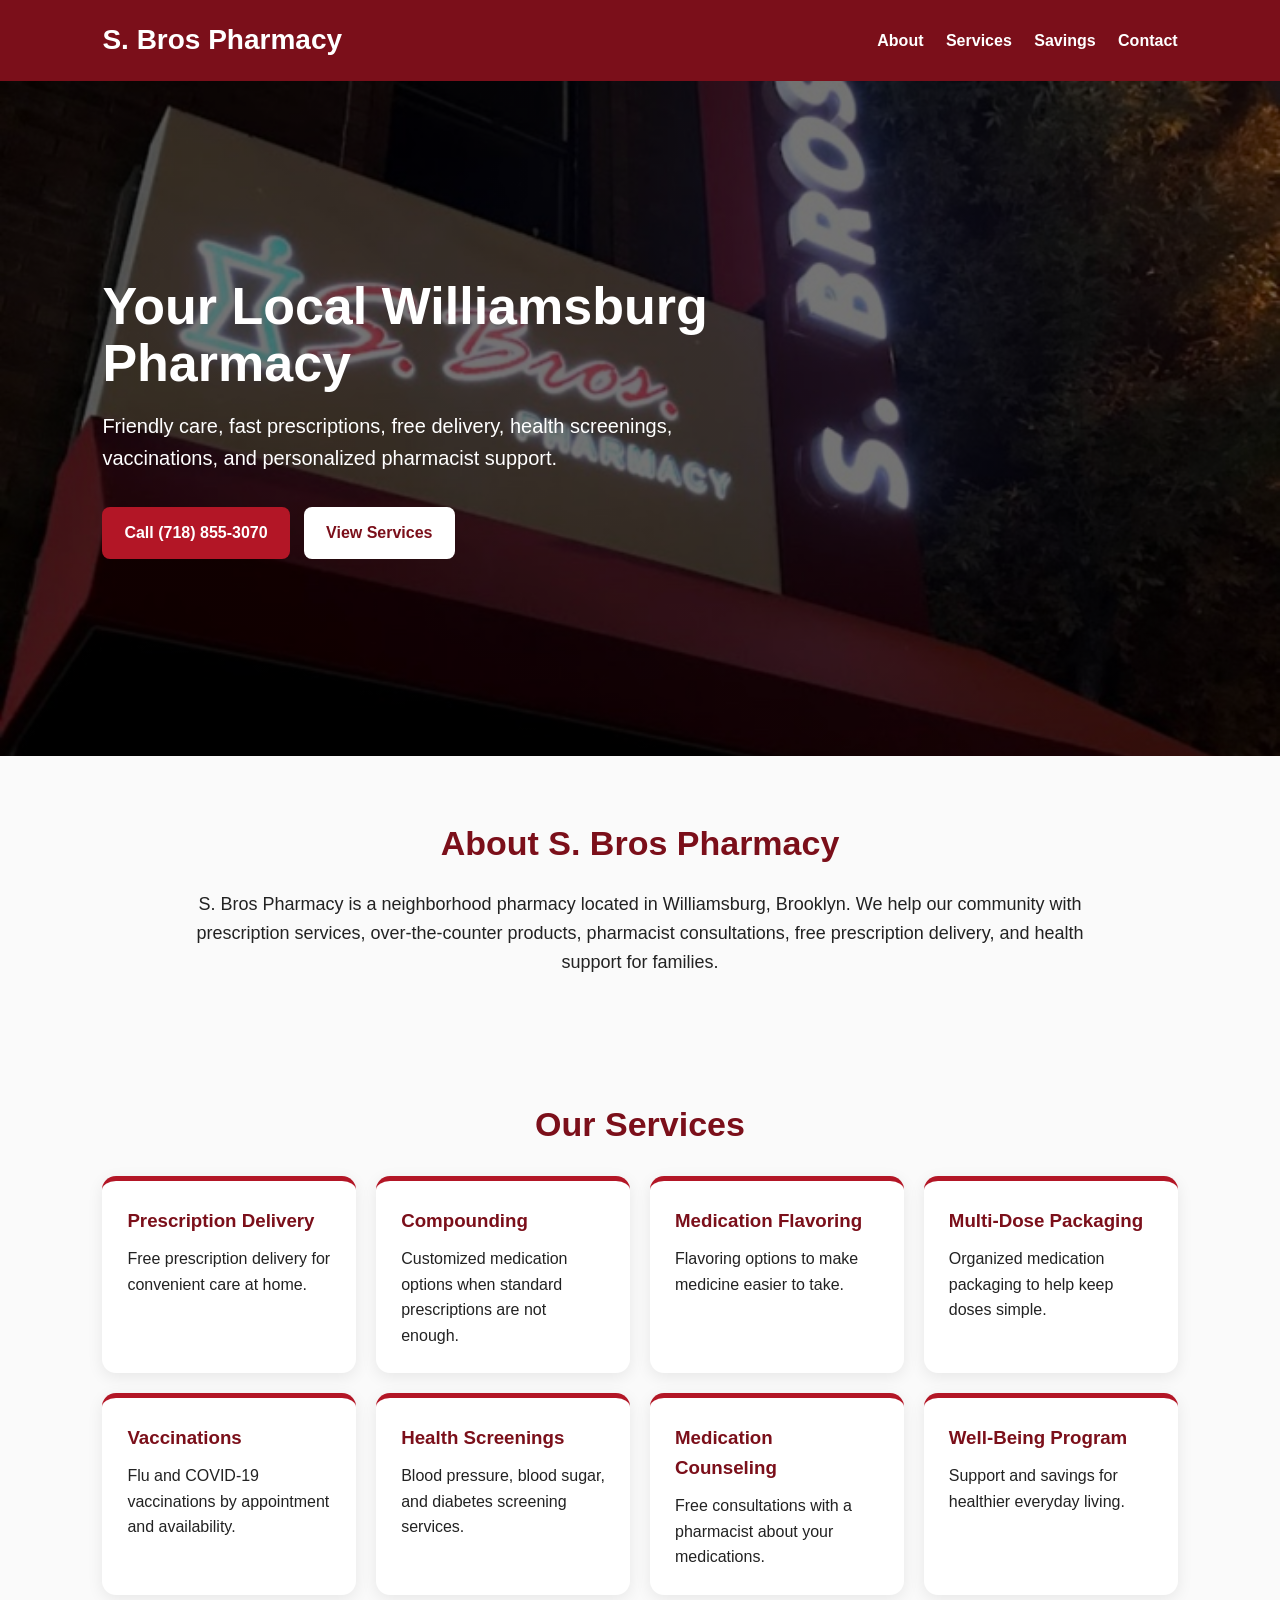
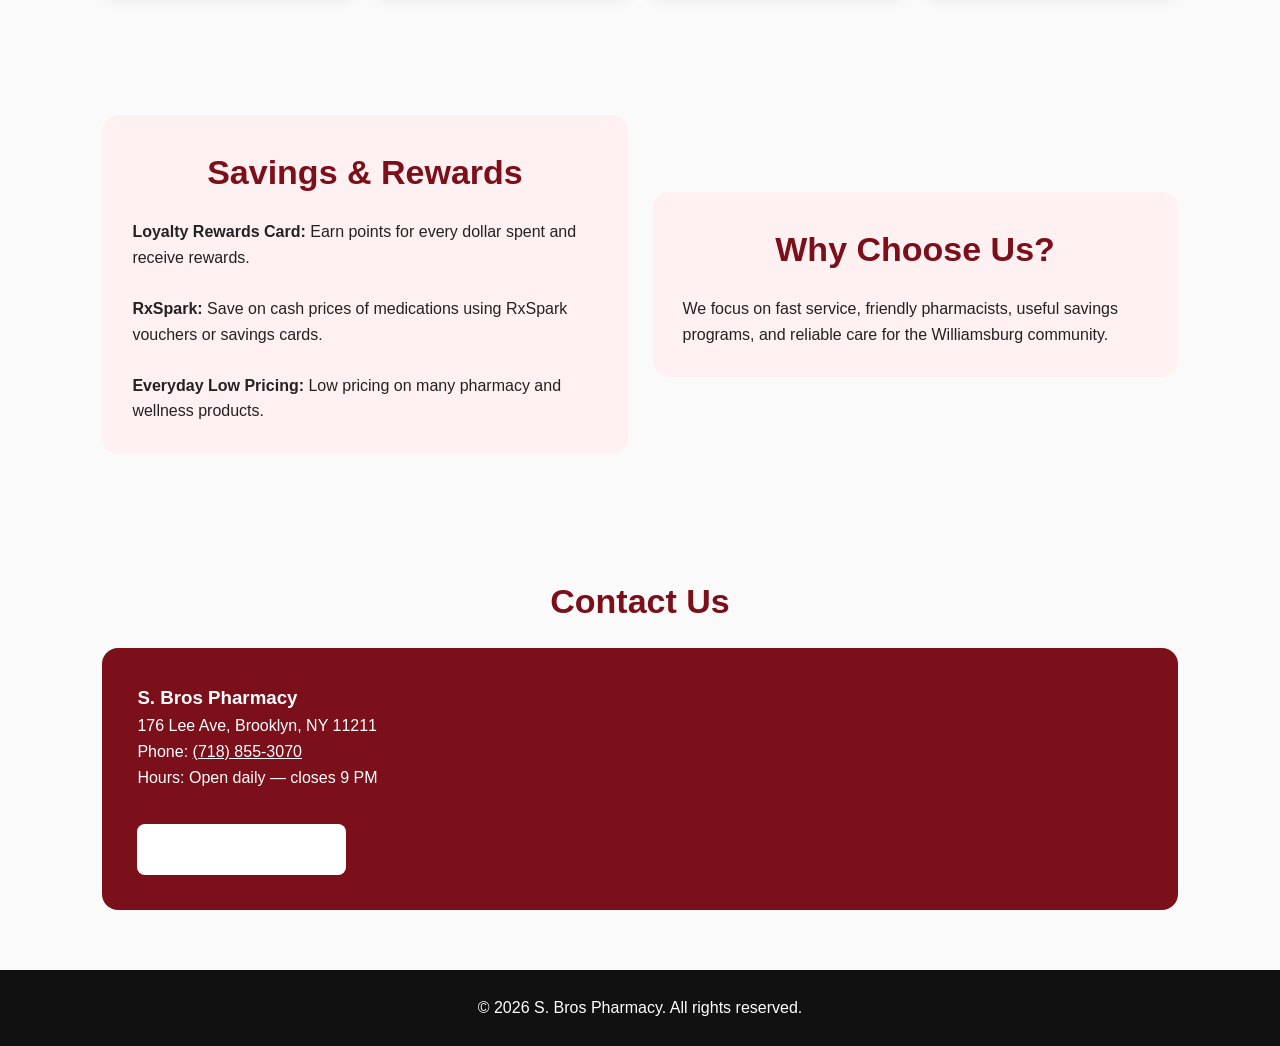
==== index.html @ bb1be175 "Add files via upload" ====
<!DOCTYPE html>
<html lang="en">
<head>
  <meta charset="UTF-8" />
  <meta name="viewport" content="width=device-width, initial-scale=1.0" />
  <title>S. Bros Pharmacy | Williamsburg Brooklyn</title>
  <style>
    * { margin: 0; padding: 0; box-sizing: border-box; }
    body { font-family: Arial, sans-serif; background: #fafafa; color: #222; line-height: 1.6; }
    header { background: #7b0f1a; color: white; padding: 18px 8%; display: flex; justify-content: space-between; align-items: center; flex-wrap: wrap; }
    header h1 { font-size: 28px; }
    nav a { color: white; text-decoration: none; margin-left: 18px; font-weight: bold; }
    .hero { min-height: 75vh; background: linear-gradient(rgba(0,0,0,.55), rgba(0,0,0,.55)), url('storefront.jpeg'); background-size: cover; background-position: center; color: white; display: flex; align-items: center; padding: 60px 8%; }
    .hero-content { max-width: 650px; }
    .hero h2 { font-size: 52px; line-height: 1.1; margin-bottom: 18px; }
    .hero p { font-size: 20px; margin-bottom: 25px; }
    .btn { display: inline-block; background: #ffffff; color: #7b0f1a; padding: 13px 22px; border-radius: 8px; text-decoration: none; font-weight: bold; margin-right: 10px; margin-top: 8px; }
    .btn.red { background: #b31626; color: white; }
    section { padding: 60px 8%; }
    h2.section-title { font-size: 34px; color: #7b0f1a; margin-bottom: 20px; text-align: center; }
    .about { max-width: 900px; margin: auto; text-align: center; font-size: 18px; }
    .cards { display: grid; grid-template-columns: repeat(auto-fit, minmax(230px, 1fr)); gap: 20px; margin-top: 25px; }
    .card { background: white; padding: 25px; border-radius: 14px; box-shadow: 0 4px 16px rgba(0,0,0,.08); border-top: 5px solid #b31626; }
    .card h3 { color: #7b0f1a; margin-bottom: 10px; }
    .split { display: grid; grid-template-columns: repeat(auto-fit, minmax(280px, 1fr)); gap: 25px; align-items: center; }
    .highlight { background: #fff0f2; border-radius: 16px; padding: 30px; }
    .contact-box { background: #7b0f1a; color: white; padding: 35px; border-radius: 16px; }
    .contact-box a { color: white; }
    footer { background: #111; color: white; text-align: center; padding: 25px; }
    @media (max-width: 700px) {
      nav { margin-top: 12px; }
      nav a { display: inline-block; margin: 6px 10px 0 0; }
      .hero h2 { font-size: 38px; }
    }
  </style>
</head>
<body>

<header>
  <h1>S. Bros Pharmacy</h1>
  <nav>
    <a href="#about">About</a>
    <a href="#services">Services</a>
    <a href="#savings">Savings</a>
    <a href="#contact">Contact</a>
  </nav>
</header>

<section class="hero">
  <div class="hero-content">
    <h2>Your Local Williamsburg Pharmacy</h2>
    <p>Friendly care, fast prescriptions, free delivery, health screenings, vaccinations, and personalized pharmacist support.</p>
    <a class="btn red" href="tel:7188553070">Call (718) 855-3070</a>
    <a class="btn" href="#services">View Services</a>
  </div>
</section>

<section id="about">
  <h2 class="section-title">About S. Bros Pharmacy</h2>
  <p class="about">
    S. Bros Pharmacy is a neighborhood pharmacy located in Williamsburg, Brooklyn. We help our community with prescription services, over-the-counter products, pharmacist consultations, free prescription delivery, and health support for families.
  </p>
</section>

<section id="services">
  <h2 class="section-title">Our Services</h2>
  <div class="cards">
    <div class="card"><h3>Prescription Delivery</h3><p>Free prescription delivery for convenient care at home.</p></div>
    <div class="card"><h3>Compounding</h3><p>Customized medication options when standard prescriptions are not enough.</p></div>
    <div class="card"><h3>Medication Flavoring</h3><p>Flavoring options to make medicine easier to take.</p></div>
    <div class="card"><h3>Multi-Dose Packaging</h3><p>Organized medication packaging to help keep doses simple.</p></div>
    <div class="card"><h3>Vaccinations</h3><p>Flu and COVID-19 vaccinations by appointment and availability.</p></div>
    <div class="card"><h3>Health Screenings</h3><p>Blood pressure, blood sugar, and diabetes screening services.</p></div>
    <div class="card"><h3>Medication Counseling</h3><p>Free consultations with a pharmacist about your medications.</p></div>
    <div class="card"><h3>Well-Being Program</h3><p>Support and savings for healthier everyday living.</p></div>
  </div>
</section>

<section id="savings">
  <div class="split">
    <div class="highlight">
      <h2 class="section-title">Savings & Rewards</h2>
      <p><strong>Loyalty Rewards Card:</strong> Earn points for every dollar spent and receive rewards.</p><br>
      <p><strong>RxSpark:</strong> Save on cash prices of medications using RxSpark vouchers or savings cards.</p><br>
      <p><strong>Everyday Low Pricing:</strong> Low pricing on many pharmacy and wellness products.</p>
    </div>
    <div class="highlight">
      <h2 class="section-title">Why Choose Us?</h2>
      <p>We focus on fast service, friendly pharmacists, useful savings programs, and reliable care for the Williamsburg community.</p>
    </div>
  </div>
</section>

<section id="contact">
  <h2 class="section-title">Contact Us</h2>
  <div class="contact-box">
    <h3>S. Bros Pharmacy</h3>
    <p>176 Lee Ave, Brooklyn, NY 11211</p>
    <p>Phone: <a href="tel:7188553070">(718) 855-3070</a></p>
    <p>Hours: Open daily — closes 9 PM</p>
    <br>
    <a class="btn" href="https://www.google.com/maps/search/?api=1&query=176+Lee+Ave+Brooklyn+NY+11211" target="_blank">Open in Google Maps</a>
  </div>
</section>

<footer>
  <p>© 2026 S. Bros Pharmacy. All rights reserved.</p>
</footer>

</body>
</html>
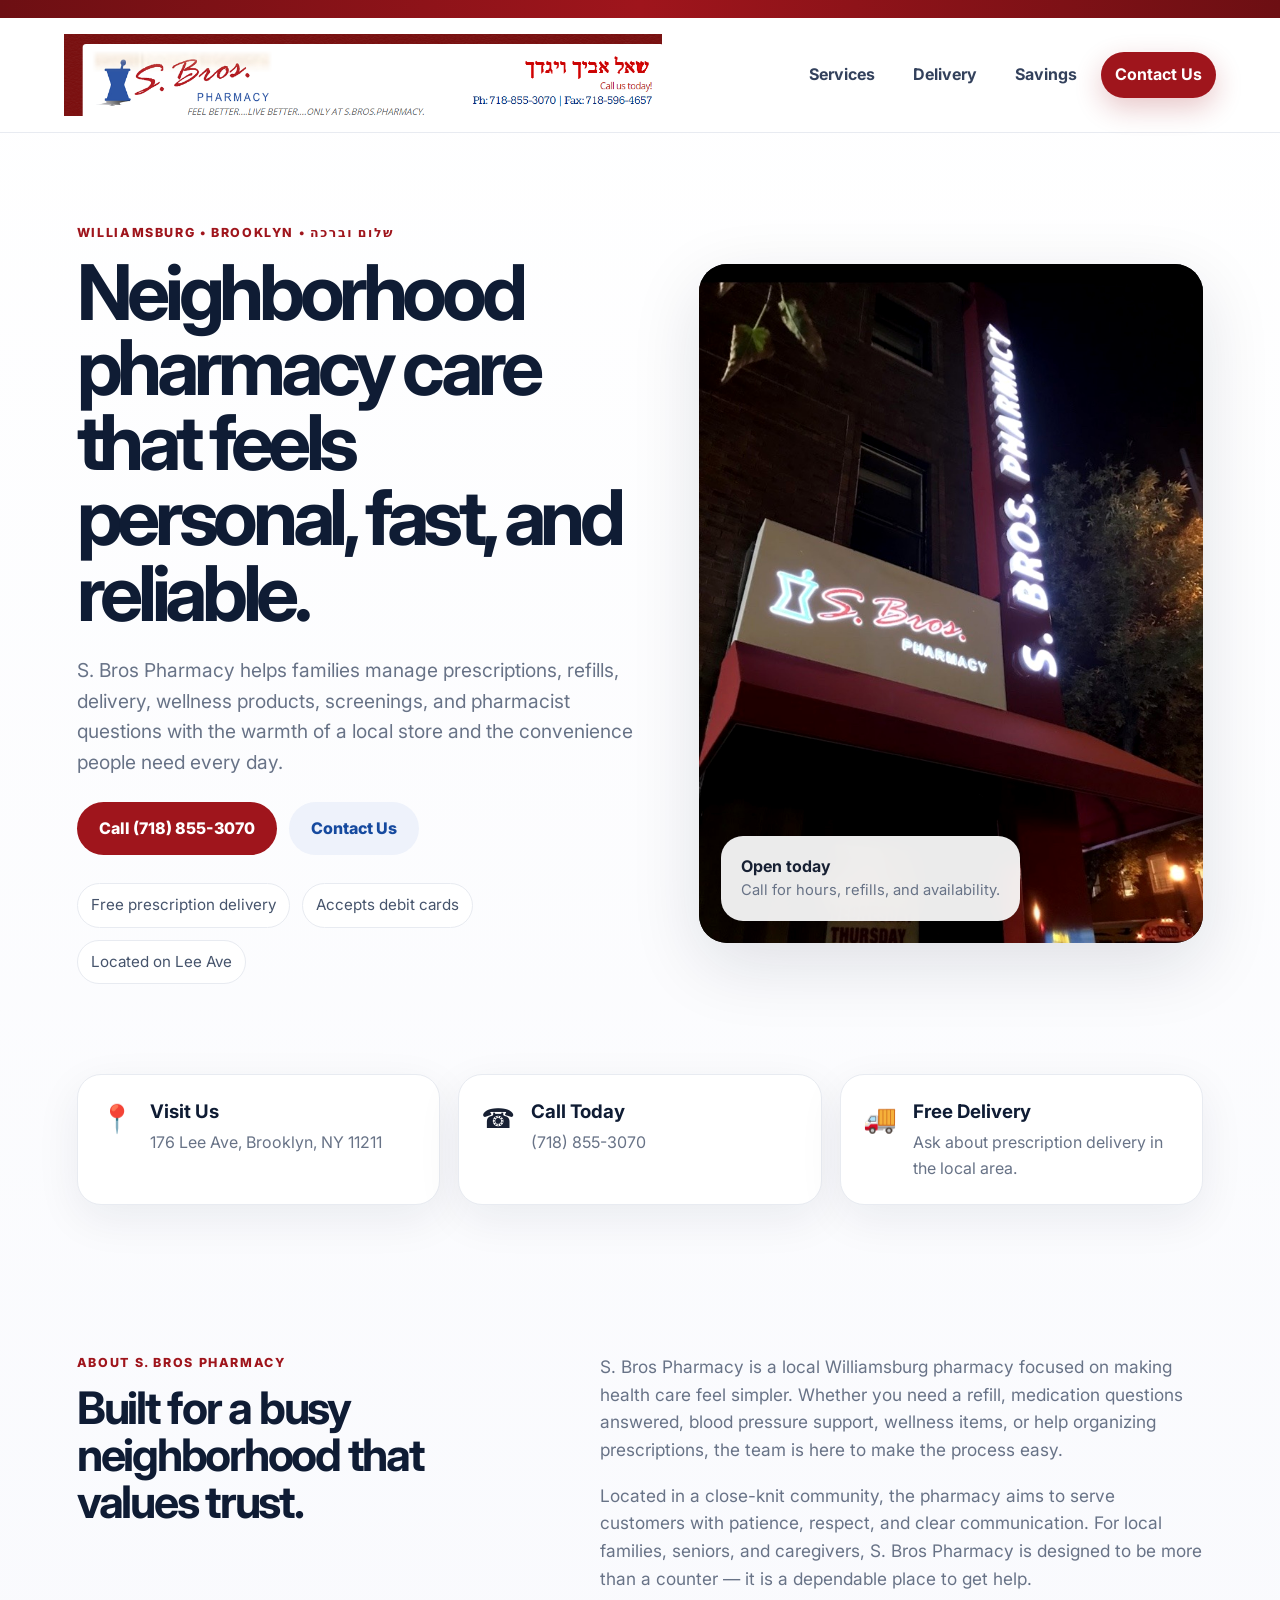
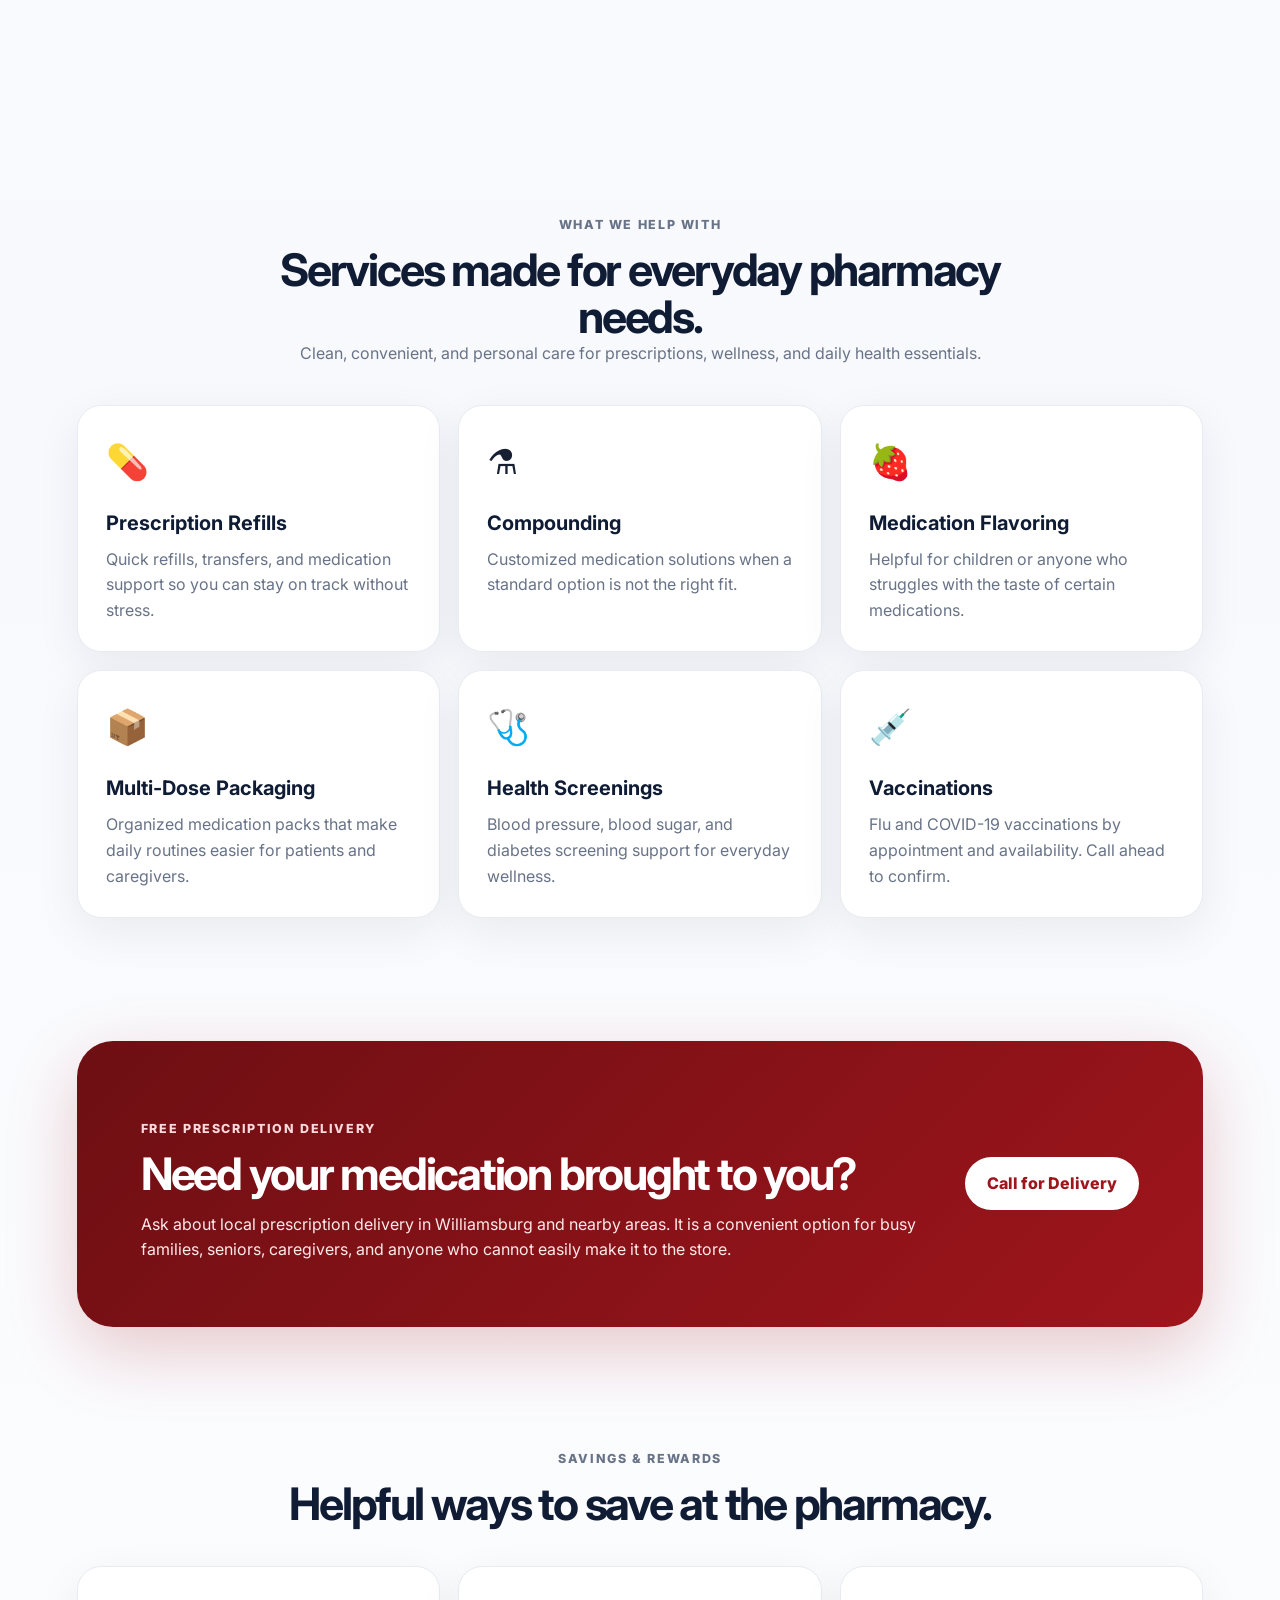
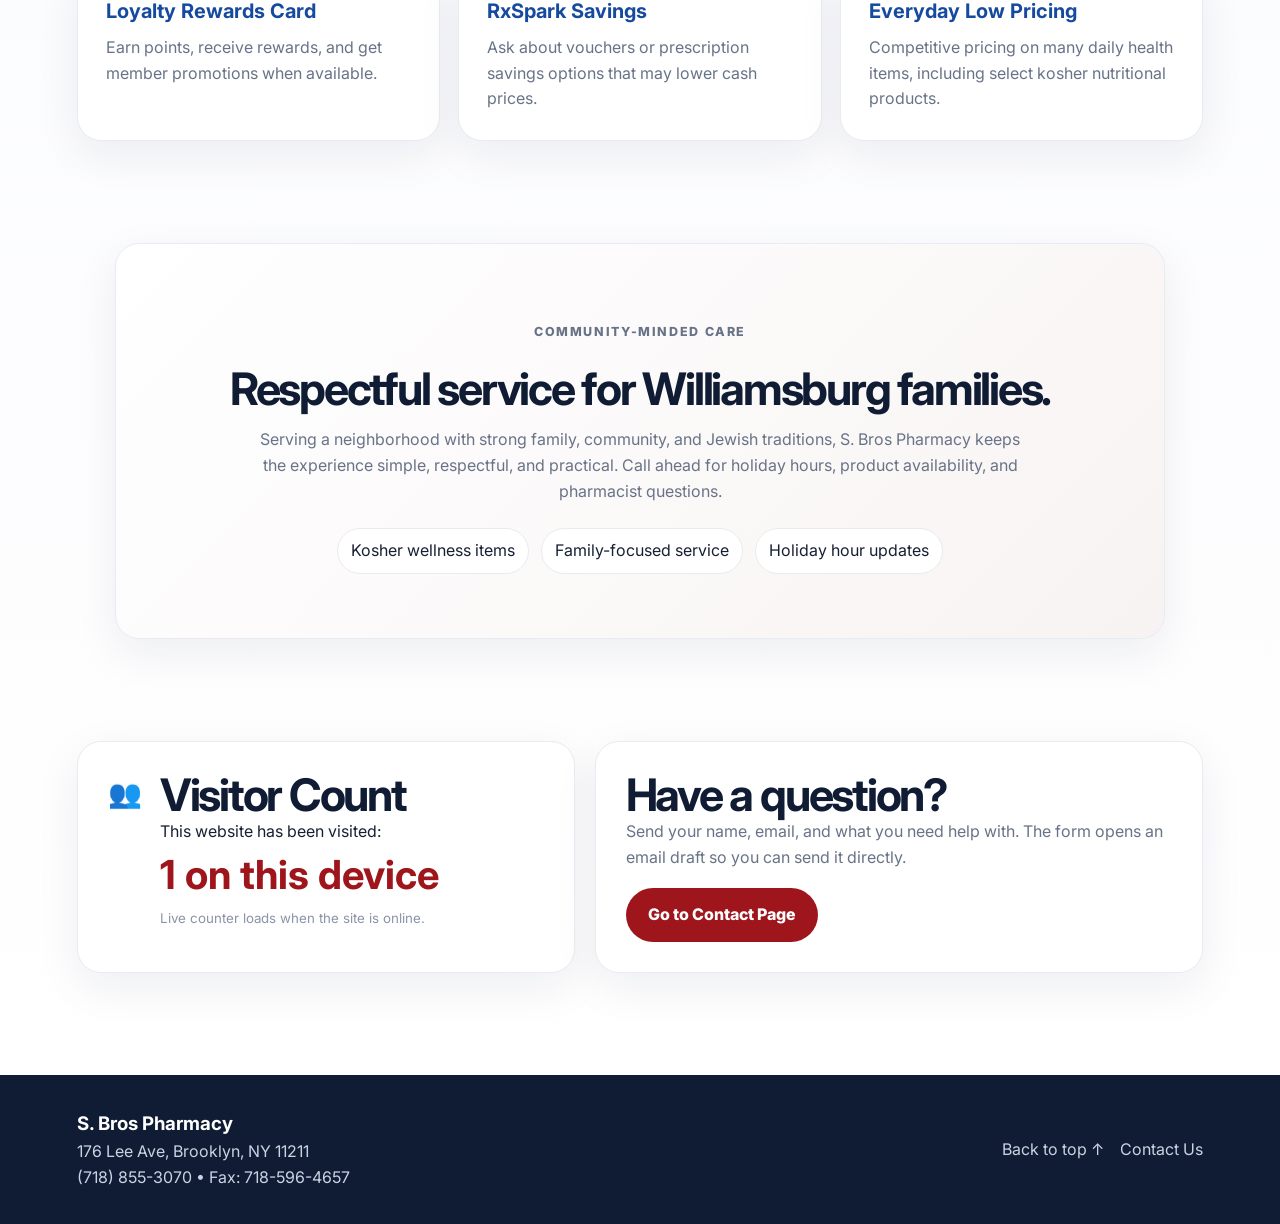
==== commit 1587c974: "Add files via upload" ====
--- a/index.html
+++ b/index.html
@@ -3,109 +3,169 @@
 <head>
   <meta charset="UTF-8" />
   <meta name="viewport" content="width=device-width, initial-scale=1.0" />
-  <title>S. Bros Pharmacy | Williamsburg Brooklyn</title>
-  <style>
-    * { margin: 0; padding: 0; box-sizing: border-box; }
-    body { font-family: Arial, sans-serif; background: #fafafa; color: #222; line-height: 1.6; }
-    header { background: #7b0f1a; color: white; padding: 18px 8%; display: flex; justify-content: space-between; align-items: center; flex-wrap: wrap; }
-    header h1 { font-size: 28px; }
-    nav a { color: white; text-decoration: none; margin-left: 18px; font-weight: bold; }
-    .hero { min-height: 75vh; background: linear-gradient(rgba(0,0,0,.55), rgba(0,0,0,.55)), url('storefront.jpeg'); background-size: cover; background-position: center; color: white; display: flex; align-items: center; padding: 60px 8%; }
-    .hero-content { max-width: 650px; }
-    .hero h2 { font-size: 52px; line-height: 1.1; margin-bottom: 18px; }
-    .hero p { font-size: 20px; margin-bottom: 25px; }
-    .btn { display: inline-block; background: #ffffff; color: #7b0f1a; padding: 13px 22px; border-radius: 8px; text-decoration: none; font-weight: bold; margin-right: 10px; margin-top: 8px; }
-    .btn.red { background: #b31626; color: white; }
-    section { padding: 60px 8%; }
-    h2.section-title { font-size: 34px; color: #7b0f1a; margin-bottom: 20px; text-align: center; }
-    .about { max-width: 900px; margin: auto; text-align: center; font-size: 18px; }
-    .cards { display: grid; grid-template-columns: repeat(auto-fit, minmax(230px, 1fr)); gap: 20px; margin-top: 25px; }
-    .card { background: white; padding: 25px; border-radius: 14px; box-shadow: 0 4px 16px rgba(0,0,0,.08); border-top: 5px solid #b31626; }
-    .card h3 { color: #7b0f1a; margin-bottom: 10px; }
-    .split { display: grid; grid-template-columns: repeat(auto-fit, minmax(280px, 1fr)); gap: 25px; align-items: center; }
-    .highlight { background: #fff0f2; border-radius: 16px; padding: 30px; }
-    .contact-box { background: #7b0f1a; color: white; padding: 35px; border-radius: 16px; }
-    .contact-box a { color: white; }
-    footer { background: #111; color: white; text-align: center; padding: 25px; }
-    @media (max-width: 700px) {
-      nav { margin-top: 12px; }
-      nav a { display: inline-block; margin: 6px 10px 0 0; }
-      .hero h2 { font-size: 38px; }
-    }
-  </style>
+  <title>S. Bros Pharmacy | Williamsburg, Brooklyn</title>
+  <meta name="description" content="S. Bros Pharmacy in Williamsburg, Brooklyn offers prescriptions, free delivery, compounding, multi-dose packaging, vaccinations, screenings, and friendly neighborhood pharmacy care." />
+  <link rel="preconnect" href="https://fonts.googleapis.com">
+  <link rel="preconnect" href="https://fonts.gstatic.com" crossorigin>
+  <link href="https://fonts.googleapis.com/css2?family=Inter:wght@400;500;600;700;800&display=swap" rel="stylesheet">
+  <link rel="stylesheet" href="style.css" />
 </head>
 <body>
+  <div class="top-strip"></div>
 
-<header>
-  <h1>S. Bros Pharmacy</h1>
-  <nav>
-    <a href="#about">About</a>
-    <a href="#services">Services</a>
-    <a href="#savings">Savings</a>
-    <a href="#contact">Contact</a>
-  </nav>
-</header>
+  <header class="site-header" id="top">
+    <a class="brand" href="index.html" aria-label="S. Bros Pharmacy home">
+      <img src="assets/logo-banner.png" alt="S. Bros Pharmacy logo" />
+    </a>
+    <nav class="nav" aria-label="Main navigation">
+      <a href="#services">Services</a>
+      <a href="#delivery">Delivery</a>
+      <a href="#savings">Savings</a>
+      <a href="contact.html" class="nav-cta">Contact Us</a>
+    </nav>
+  </header>
 
-<section class="hero">
-  <div class="hero-content">
-    <h2>Your Local Williamsburg Pharmacy</h2>
-    <p>Friendly care, fast prescriptions, free delivery, health screenings, vaccinations, and personalized pharmacist support.</p>
-    <a class="btn red" href="tel:7188553070">Call (718) 855-3070</a>
-    <a class="btn" href="#services">View Services</a>
-  </div>
-</section>
+  <main>
+    <section class="hero section-reveal">
+      <div class="hero-content">
+        <p class="eyebrow">Williamsburg • Brooklyn • שלום וברכה</p>
+        <h1>Neighborhood pharmacy care that feels personal, fast, and reliable.</h1>
+        <p class="hero-text">S. Bros Pharmacy helps families manage prescriptions, refills, delivery, wellness products, screenings, and pharmacist questions with the warmth of a local store and the convenience people need every day.</p>
+        <div class="hero-actions">
+          <a class="button primary" href="tel:17188553070">Call (718) 855-3070</a>
+          <a class="button secondary" href="contact.html">Contact Us</a>
+        </div>
+        <div class="trust-row">
+          <span>Free prescription delivery</span>
+          <span>Accepts debit cards</span>
+          <span>Located on Lee Ave</span>
+        </div>
+      </div>
+      <div class="hero-card">
+        <img src="assets/storefront.jpeg" alt="S. Bros Pharmacy storefront in Williamsburg" />
+        <div class="floating-card">
+          <strong>Open today</strong>
+          <span>Call for hours, refills, and availability.</span>
+        </div>
+      </div>
+    </section>
 
-<section id="about">
-  <h2 class="section-title">About S. Bros Pharmacy</h2>
-  <p class="about">
-    S. Bros Pharmacy is a neighborhood pharmacy located in Williamsburg, Brooklyn. We help our community with prescription services, over-the-counter products, pharmacist consultations, free prescription delivery, and health support for families.
-  </p>
-</section>
+    <section class="quick-info section-reveal" aria-label="Quick pharmacy information">
+      <article>
+        <span class="icon">📍</span>
+        <div>
+          <h3>Visit Us</h3>
+          <p>176 Lee Ave, Brooklyn, NY 11211</p>
+        </div>
+      </article>
+      <article>
+        <span class="icon">☎️</span>
+        <div>
+          <h3>Call Today</h3>
+          <p><a href="tel:17188553070">(718) 855-3070</a></p>
+        </div>
+      </article>
+      <article>
+        <span class="icon">🚚</span>
+        <div>
+          <h3>Free Delivery</h3>
+          <p>Ask about prescription delivery in the local area.</p>
+        </div>
+      </article>
+    </section>
 
-<section id="services">
-  <h2 class="section-title">Our Services</h2>
-  <div class="cards">
-    <div class="card"><h3>Prescription Delivery</h3><p>Free prescription delivery for convenient care at home.</p></div>
-    <div class="card"><h3>Compounding</h3><p>Customized medication options when standard prescriptions are not enough.</p></div>
-    <div class="card"><h3>Medication Flavoring</h3><p>Flavoring options to make medicine easier to take.</p></div>
-    <div class="card"><h3>Multi-Dose Packaging</h3><p>Organized medication packaging to help keep doses simple.</p></div>
-    <div class="card"><h3>Vaccinations</h3><p>Flu and COVID-19 vaccinations by appointment and availability.</p></div>
-    <div class="card"><h3>Health Screenings</h3><p>Blood pressure, blood sugar, and diabetes screening services.</p></div>
-    <div class="card"><h3>Medication Counseling</h3><p>Free consultations with a pharmacist about your medications.</p></div>
-    <div class="card"><h3>Well-Being Program</h3><p>Support and savings for healthier everyday living.</p></div>
-  </div>
-</section>
+    <section class="section split section-reveal" id="about">
+      <div>
+        <p class="eyebrow">About S. Bros Pharmacy</p>
+        <h2>Built for a busy neighborhood that values trust.</h2>
+      </div>
+      <div class="text-block">
+        <p>S. Bros Pharmacy is a local Williamsburg pharmacy focused on making health care feel simpler. Whether you need a refill, medication questions answered, blood pressure support, wellness items, or help organizing prescriptions, the team is here to make the process easy.</p>
+        <p>Located in a close-knit community, the pharmacy aims to serve customers with patience, respect, and clear communication. For local families, seniors, and caregivers, S. Bros Pharmacy is designed to be more than a counter — it is a dependable place to get help.</p>
+      </div>
+    </section>
 
-<section id="savings">
-  <div class="split">
-    <div class="highlight">
-      <h2 class="section-title">Savings & Rewards</h2>
-      <p><strong>Loyalty Rewards Card:</strong> Earn points for every dollar spent and receive rewards.</p><br>
-      <p><strong>RxSpark:</strong> Save on cash prices of medications using RxSpark vouchers or savings cards.</p><br>
-      <p><strong>Everyday Low Pricing:</strong> Low pricing on many pharmacy and wellness products.</p>
+    <section class="section section-reveal" id="services">
+      <div class="section-heading centered">
+        <p class="eyebrow">What we help with</p>
+        <h2>Services made for everyday pharmacy needs.</h2>
+        <p>Clean, convenient, and personal care for prescriptions, wellness, and daily health essentials.</p>
+      </div>
+
+      <div class="service-grid">
+        <article class="service-card"><span>💊</span><h3>Prescription Refills</h3><p>Quick refills, transfers, and medication support so you can stay on track without stress.</p></article>
+        <article class="service-card"><span>⚗️</span><h3>Compounding</h3><p>Customized medication solutions when a standard option is not the right fit.</p></article>
+        <article class="service-card"><span>🍓</span><h3>Medication Flavoring</h3><p>Helpful for children or anyone who struggles with the taste of certain medications.</p></article>
+        <article class="service-card"><span>📦</span><h3>Multi-Dose Packaging</h3><p>Organized medication packs that make daily routines easier for patients and caregivers.</p></article>
+        <article class="service-card"><span>🩺</span><h3>Health Screenings</h3><p>Blood pressure, blood sugar, and diabetes screening support for everyday wellness.</p></article>
+        <article class="service-card"><span>💉</span><h3>Vaccinations</h3><p>Flu and COVID-19 vaccinations by appointment and availability. Call ahead to confirm.</p></article>
+      </div>
+    </section>
+
+    <section class="feature-band section-reveal" id="delivery">
+      <div>
+        <p class="eyebrow light">Free prescription delivery</p>
+        <h2>Need your medication brought to you?</h2>
+        <p>Ask about local prescription delivery in Williamsburg and nearby areas. It is a convenient option for busy families, seniors, caregivers, and anyone who cannot easily make it to the store.</p>
+      </div>
+      <a class="button white" href="tel:17188553070">Call for Delivery</a>
+    </section>
+
+    <section class="section section-reveal" id="savings">
+      <div class="section-heading centered">
+        <p class="eyebrow">Savings & rewards</p>
+        <h2>Helpful ways to save at the pharmacy.</h2>
+      </div>
+      <div class="savings-grid">
+        <article><h3>Loyalty Rewards Card</h3><p>Earn points, receive rewards, and get member promotions when available.</p></article>
+        <article><h3>RxSpark Savings</h3><p>Ask about vouchers or prescription savings options that may lower cash prices.</p></article>
+        <article><h3>Everyday Low Pricing</h3><p>Competitive pricing on many daily health items, including select kosher nutritional products.</p></article>
+      </div>
+    </section>
+
+    <section class="section community section-reveal">
+      <div class="community-card">
+        <p class="eyebrow">Community-minded care</p>
+        <h2>Respectful service for Williamsburg families.</h2>
+        <p>Serving a neighborhood with strong family, community, and Jewish traditions, S. Bros Pharmacy keeps the experience simple, respectful, and practical. Call ahead for holiday hours, product availability, and pharmacist questions.</p>
+        <div class="pill-row">
+          <span>Kosher wellness items</span>
+          <span>Family-focused service</span>
+          <span>Holiday hour updates</span>
+        </div>
+      </div>
+    </section>
+
+    <section class="section section-reveal stats-contact">
+      <div class="visitor-box">
+        <span class="icon">👥</span>
+        <div>
+          <h2>Visitor Count</h2>
+          <p>This website has been visited:</p>
+          <strong id="visitor-count">Loading...</strong>
+          <small>Live counter loads when the site is online.</small>
+        </div>
+      </div>
+      <div class="mini-contact">
+        <h2>Have a question?</h2>
+        <p>Send your name, email, and what you need help with. The form opens an email draft so you can send it directly.</p>
+        <a class="button primary" href="contact.html">Go to Contact Page</a>
+      </div>
+    </section>
+  </main>
+
+  <footer class="footer">
+    <div>
+      <h3>S. Bros Pharmacy</h3>
+      <p>176 Lee Ave, Brooklyn, NY 11211</p>
+      <p><a href="tel:17188553070">(718) 855-3070</a> • Fax: 718-596-4657</p>
     </div>
-    <div class="highlight">
-      <h2 class="section-title">Why Choose Us?</h2>
-      <p>We focus on fast service, friendly pharmacists, useful savings programs, and reliable care for the Williamsburg community.</p>
+    <div>
+      <a href="#top">Back to top ↑</a>
+      <a href="contact.html">Contact Us</a>
     </div>
-  </div>
-</section>
+  </footer>
 
-<section id="contact">
-  <h2 class="section-title">Contact Us</h2>
-  <div class="contact-box">
-    <h3>S. Bros Pharmacy</h3>
-    <p>176 Lee Ave, Brooklyn, NY 11211</p>
-    <p>Phone: <a href="tel:7188553070">(718) 855-3070</a></p>
-    <p>Hours: Open daily — closes 9 PM</p>
-    <br>
-    <a class="btn" href="https://www.google.com/maps/search/?api=1&query=176+Lee+Ave+Brooklyn+NY+11211" target="_blank">Open in Google Maps</a>
-  </div>
-</section>
-
-<footer>
-  <p>© 2026 S. Bros Pharmacy. All rights reserved.</p>
-</footer>
-
+  <script src="script.js"></script>
 </body>
 </html>
--- a/style.css
+++ b/style.css
@@ -0,0 +1,19 @@
+:root{
+  --red:#9f151c;
+  --deep-red:#6d0f13;
+  --blue:#164a9f;
+  --navy:#0f1c34;
+  --ink:#172033;
+  --muted:#687387;
+  --soft:#f7f8fb;
+  --card:#ffffff;
+  --border:#e8ebf1;
+  --shadow:0 22px 70px rgba(15,28,52,.12);
+  --radius:28px;
+}
+*{box-sizing:border-box;margin:0;padding:0}
+html{scroll-behavior:smooth}
+body{font-family:Inter,system-ui,-apple-system,Segoe UI,sans-serif;color:var(--ink);background:linear-gradient(180deg,#fff 0%,#f8f9fd 45%,#fff 100%);line-height:1.6}
+a{color:inherit;text-decoration:none}img{max-width:100%;display:block}.top-strip{height:18px;background:linear-gradient(90deg,var(--deep-red),var(--red),var(--deep-red))}.site-header{position:sticky;top:0;z-index:10;display:flex;align-items:center;justify-content:space-between;gap:24px;padding:16px clamp(18px,5vw,72px);background:rgba(255,255,255,.9);backdrop-filter:blur(16px);border-bottom:1px solid var(--border)}.site-header.compact{position:relative}.brand img{height:82px;width:auto;object-fit:contain}.nav{display:flex;align-items:center;gap:10px;flex-wrap:wrap;justify-content:flex-end}.nav a{padding:10px 14px;border-radius:999px;font-weight:700;color:#33415c;transition:.25s ease}.nav a:hover{background:#f0f3fa;transform:translateY(-2px)}.nav-cta{background:var(--red)!important;color:#fff!important;box-shadow:0 10px 28px rgba(159,21,28,.24)}.section{padding:clamp(64px,8vw,110px) clamp(18px,6vw,84px)}.section-reveal{opacity:0;transform:translateY(28px);transition:opacity .8s ease,transform .8s ease}.section-reveal.visible{opacity:1;transform:translateY(0)}.eyebrow{text-transform:uppercase;letter-spacing:.13em;font-size:.78rem;font-weight:800;color:var(--red);margin-bottom:12px}.eyebrow.light{color:#ffd9dc}.hero{display:grid;grid-template-columns:minmax(0,1.05fr) minmax(320px,.95fr);gap:clamp(30px,5vw,72px);align-items:center;padding:clamp(54px,7vw,90px) clamp(18px,6vw,84px)}.hero h1,.contact-hero h1{font-size:clamp(2.5rem,6vw,5.7rem);line-height:.98;letter-spacing:-.07em;color:var(--navy);max-width:900px}.hero-text{font-size:clamp(1.02rem,1.5vw,1.25rem);color:var(--muted);max-width:720px;margin:24px 0}.hero-actions,.pill-row,.trust-row{display:flex;gap:12px;flex-wrap:wrap;align-items:center}.button{display:inline-flex;align-items:center;justify-content:center;border:0;border-radius:999px;padding:14px 22px;font-weight:800;cursor:pointer;transition:.25s ease;font-size:1rem}.button:hover{transform:translateY(-3px);box-shadow:var(--shadow)}.primary{background:var(--red);color:#fff}.secondary{background:#eef2fb;color:var(--blue)}.white{background:#fff;color:var(--red)}.trust-row{margin-top:28px;color:#46546c;font-size:.95rem}.trust-row span,.pill-row span{padding:9px 13px;border:1px solid var(--border);border-radius:999px;background:#fff}.hero-card{position:relative;border-radius:var(--radius);overflow:hidden;box-shadow:var(--shadow);min-height:480px;background:#111}.hero-card img{width:100%;height:100%;min-height:480px;object-fit:cover;filter:saturate(1.05) contrast(1.03)}.floating-card{position:absolute;left:22px;bottom:22px;background:rgba(255,255,255,.92);backdrop-filter:blur(12px);border-radius:22px;padding:18px 20px;box-shadow:0 12px 40px rgba(0,0,0,.18);display:grid}.floating-card span{color:var(--muted);font-size:.92rem}.quick-info{display:grid;grid-template-columns:repeat(3,1fr);gap:18px;padding:0 clamp(18px,6vw,84px) 46px}.quick-info article,.service-card,.savings-grid article,.visitor-box,.mini-contact,.contact-form,.contact-card,.community-card{background:var(--card);border:1px solid var(--border);box-shadow:0 14px 45px rgba(15,28,52,.07);border-radius:24px}.quick-info article{display:flex;gap:16px;align-items:flex-start;padding:22px}.icon{font-size:1.7rem}.quick-info h3{color:var(--navy);margin-bottom:4px}.quick-info p{color:var(--muted)}.split{display:grid;grid-template-columns:.85fr 1.15fr;gap:clamp(24px,6vw,80px);align-items:start}.split h2,.section-heading h2,.feature-band h2,.community h2,.stats-contact h2{font-size:clamp(2rem,3.5vw,3.8rem);line-height:1.05;letter-spacing:-.05em;color:var(--navy)}.text-block p{font-size:1.08rem;color:var(--muted);margin-bottom:18px}.centered{text-align:center;max-width:780px;margin:0 auto 38px}.centered p{color:var(--muted)}.service-grid{display:grid;grid-template-columns:repeat(3,1fr);gap:18px}.service-card{padding:28px;transition:.28s ease;min-height:220px}.service-card:hover{transform:translateY(-8px);box-shadow:var(--shadow);border-color:#f0c9cc}.service-card span{font-size:2.15rem}.service-card h3{font-size:1.25rem;color:var(--navy);margin:18px 0 8px}.service-card p,.savings-grid p,.mini-contact p,.community-card p,.contact-hero p,.form-note{color:var(--muted)}.feature-band{margin:20px clamp(18px,6vw,84px);border-radius:36px;padding:clamp(36px,5vw,70px);background:linear-gradient(135deg,var(--deep-red),var(--red));color:#fff;display:flex;justify-content:space-between;gap:28px;align-items:center;box-shadow:0 24px 70px rgba(159,21,28,.22)}.feature-band h2{color:#fff;max-width:760px}.feature-band p{max-width:780px;color:#ffe9ea;margin-top:14px}.savings-grid{display:grid;grid-template-columns:repeat(3,1fr);gap:18px}.savings-grid article{padding:28px}.savings-grid h3{color:var(--blue);font-size:1.25rem;margin-bottom:8px}.community{padding-top:0}.community-card{padding:clamp(34px,5vw,68px);background:linear-gradient(135deg,#fff,#f8f3f3);text-align:center;max-width:1050px;margin:auto}.community-card p{max-width:780px;margin:14px auto 24px}.pill-row{justify-content:center}.stats-contact{display:grid;grid-template-columns:.9fr 1.1fr;gap:20px;padding-top:0}.visitor-box,.mini-contact{padding:30px}.visitor-box{display:flex;gap:18px}.visitor-box strong{display:block;font-size:2.5rem;color:var(--red);line-height:1;margin:10px 0}.visitor-box small{color:#8a94a8}.mini-contact .button{margin-top:18px}.footer{display:flex;justify-content:space-between;gap:24px;padding:34px clamp(18px,6vw,84px);background:var(--navy);color:#fff}.footer p,.footer a{color:#cbd3e3}.footer div:last-child{display:flex;gap:16px;align-items:center;flex-wrap:wrap}.contact-hero{text-align:center;padding:70px clamp(18px,6vw,84px) 30px}.contact-hero h1{margin:auto}.contact-hero p{max-width:740px;margin:20px auto 0}.contact-layout{display:grid;grid-template-columns:minmax(0,1.2fr) .8fr;gap:24px;padding:30px clamp(18px,6vw,84px) 100px}.contact-form,.contact-card{padding:30px}.contact-form{display:grid;gap:12px}.contact-form label{font-weight:800;color:var(--navy)}.contact-form input,.contact-form textarea,.contact-form select{width:100%;border:1px solid var(--border);border-radius:16px;padding:14px 16px;font:inherit;outline:none;transition:.2s ease;background:#fff}.contact-form input:focus,.contact-form textarea:focus,.contact-form select:focus{border-color:var(--red);box-shadow:0 0 0 4px rgba(159,21,28,.09)}.contact-card h2{color:var(--navy);font-size:2rem;margin-bottom:18px}.contact-card p{margin-bottom:18px;color:var(--muted)}.contact-card a{color:var(--blue);font-weight:800}
+@media(max-width:900px){.site-header{position:relative;align-items:flex-start;flex-direction:column}.brand img{height:auto;max-height:92px}.nav{justify-content:flex-start}.hero,.split,.stats-contact,.contact-layout{grid-template-columns:1fr}.quick-info,.service-grid,.savings-grid{grid-template-columns:1fr}.feature-band{flex-direction:column;align-items:flex-start}.hero-card,.hero-card img{min-height:360px}.footer{flex-direction:column}}
+@media(max-width:560px){.nav a{font-size:.92rem;padding:8px 10px}.hero h1,.contact-hero h1{font-size:2.6rem}.section{padding:54px 18px}.quick-info{padding-left:18px;padding-right:18px}.feature-band{margin-left:18px;margin-right:18px}.footer{padding:30px 18px}}
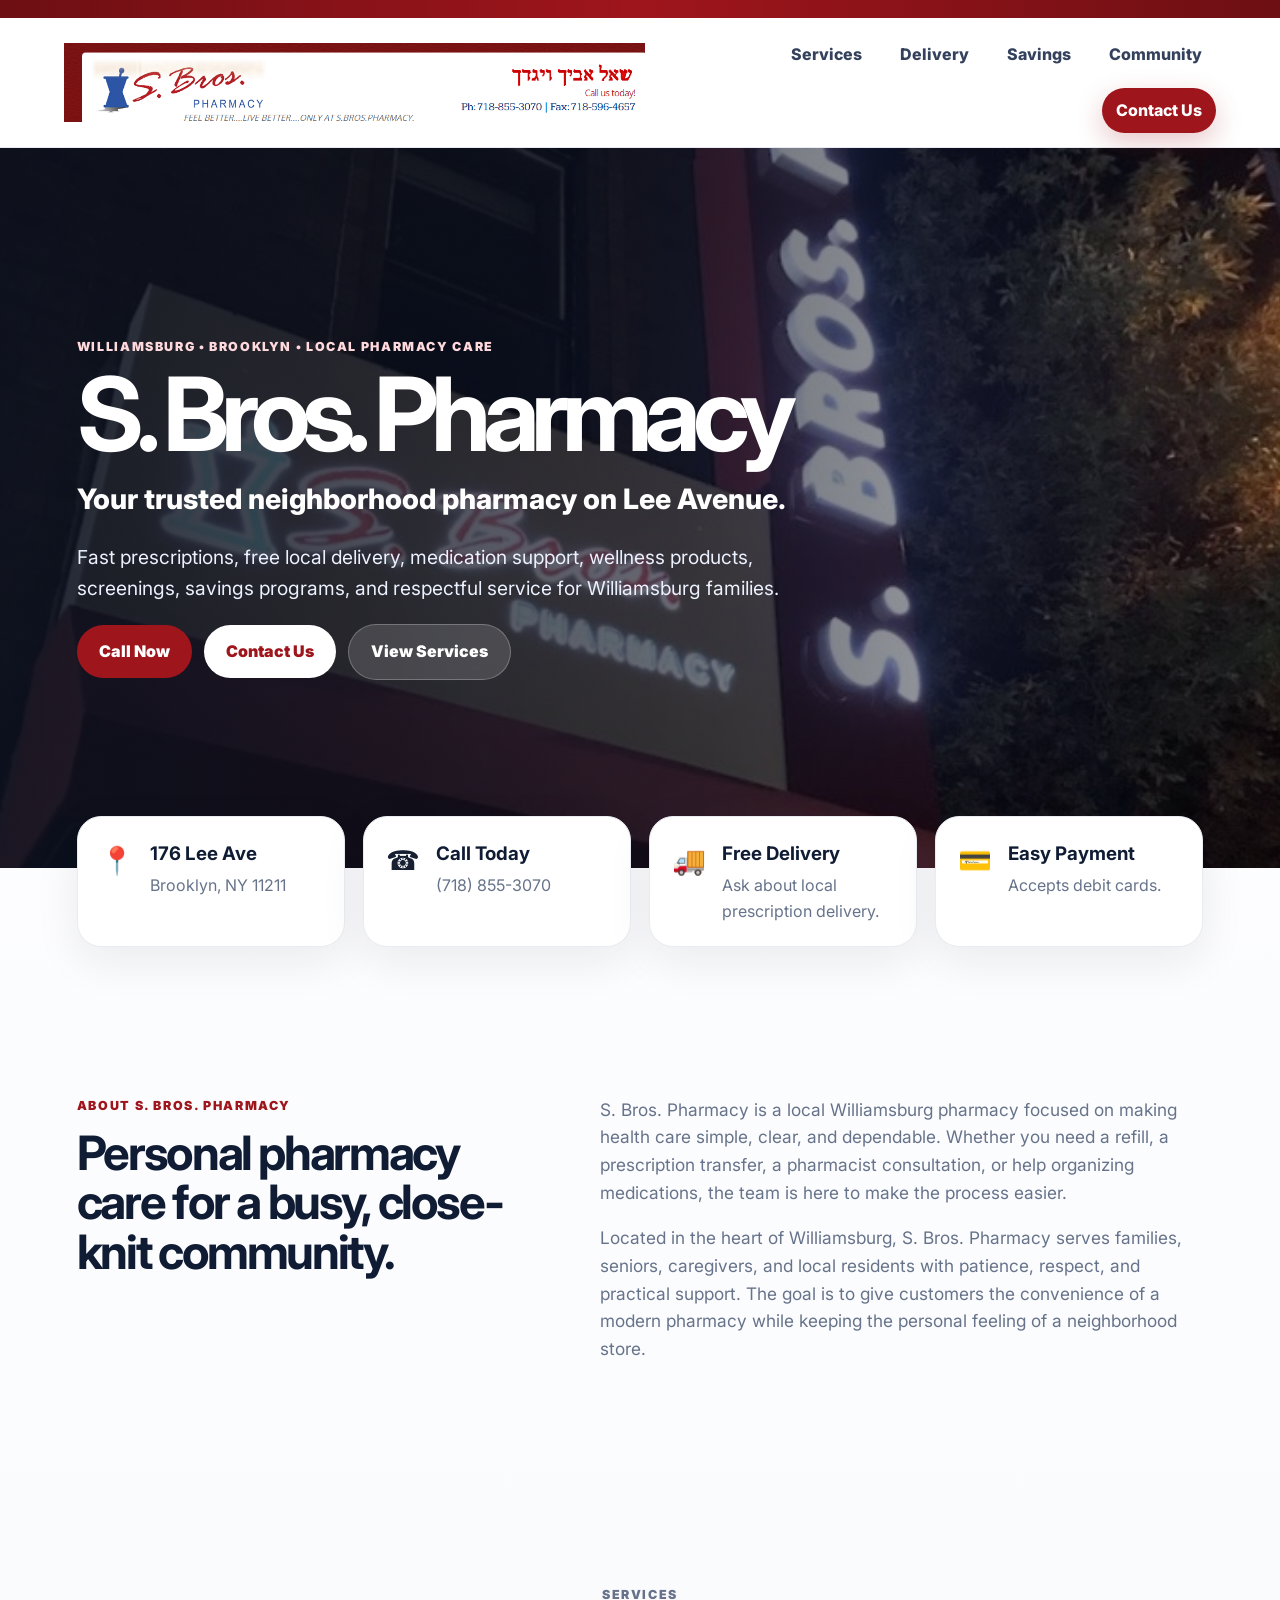
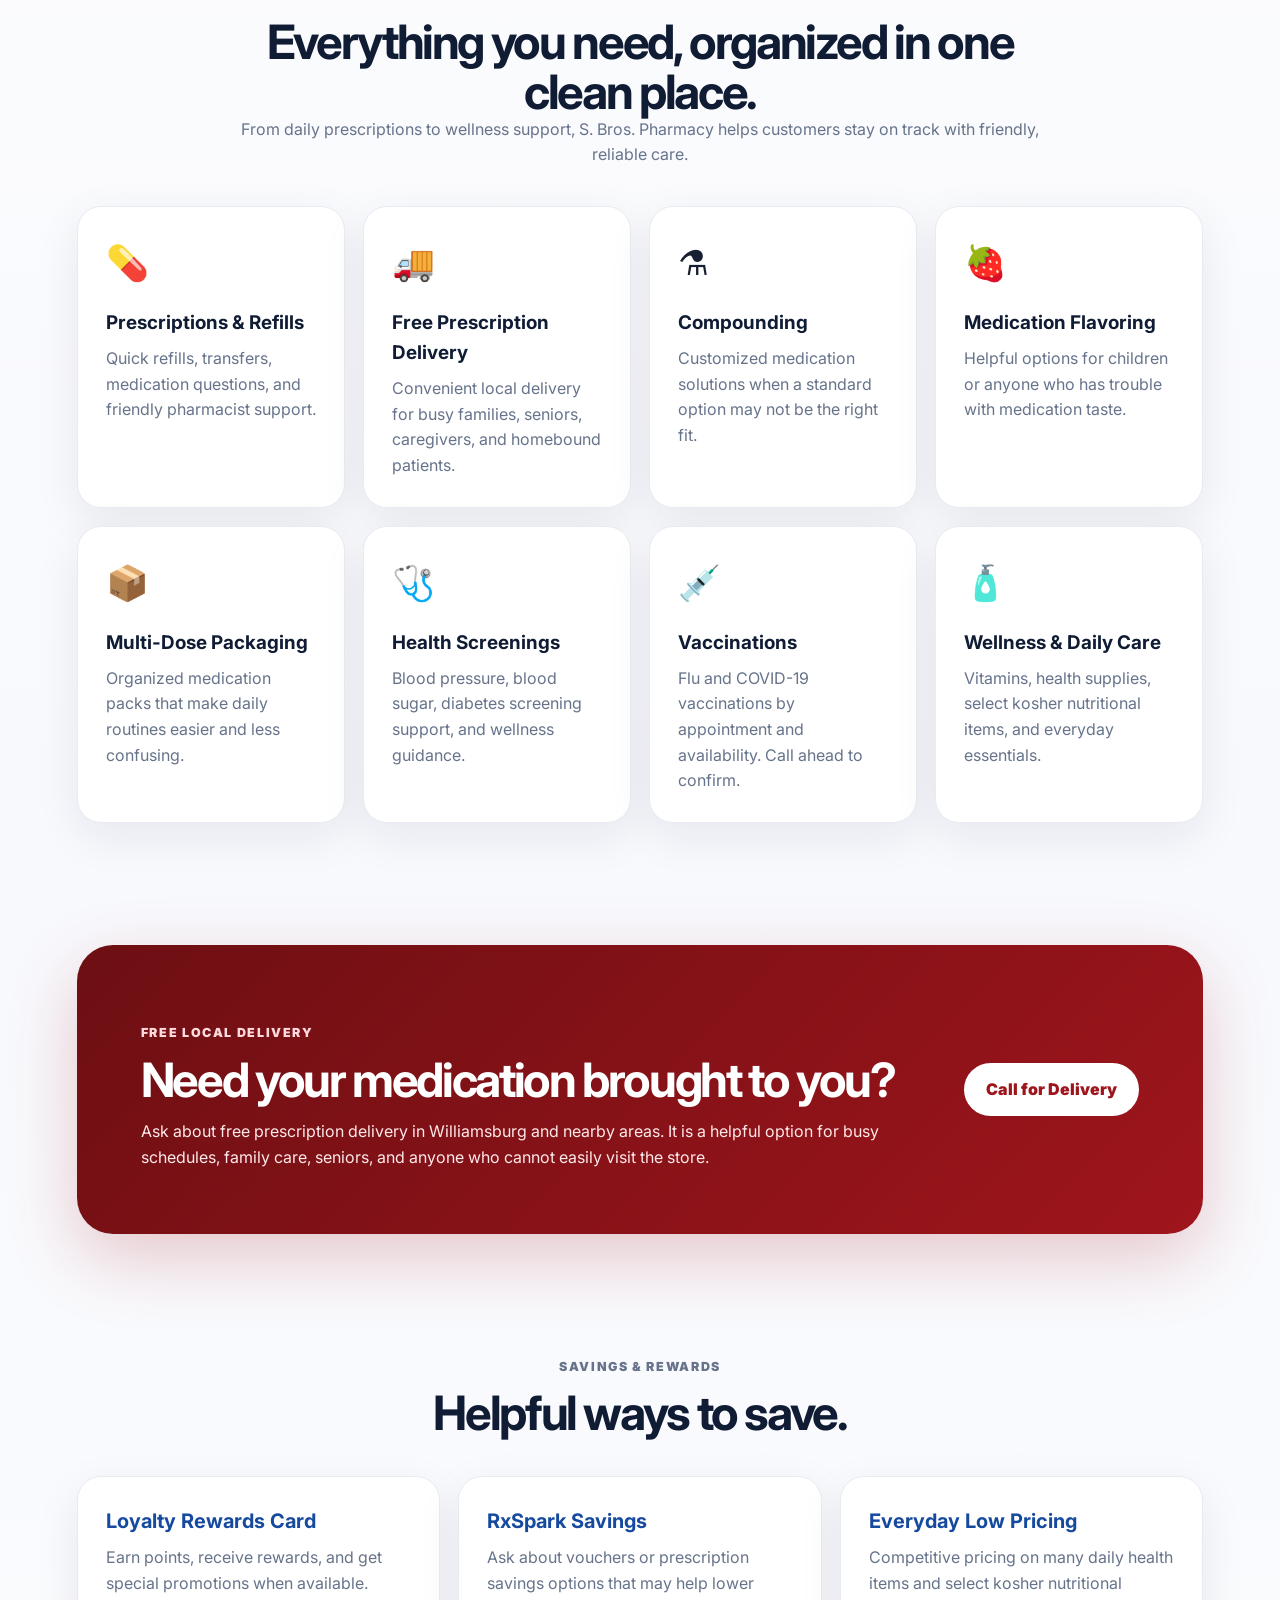
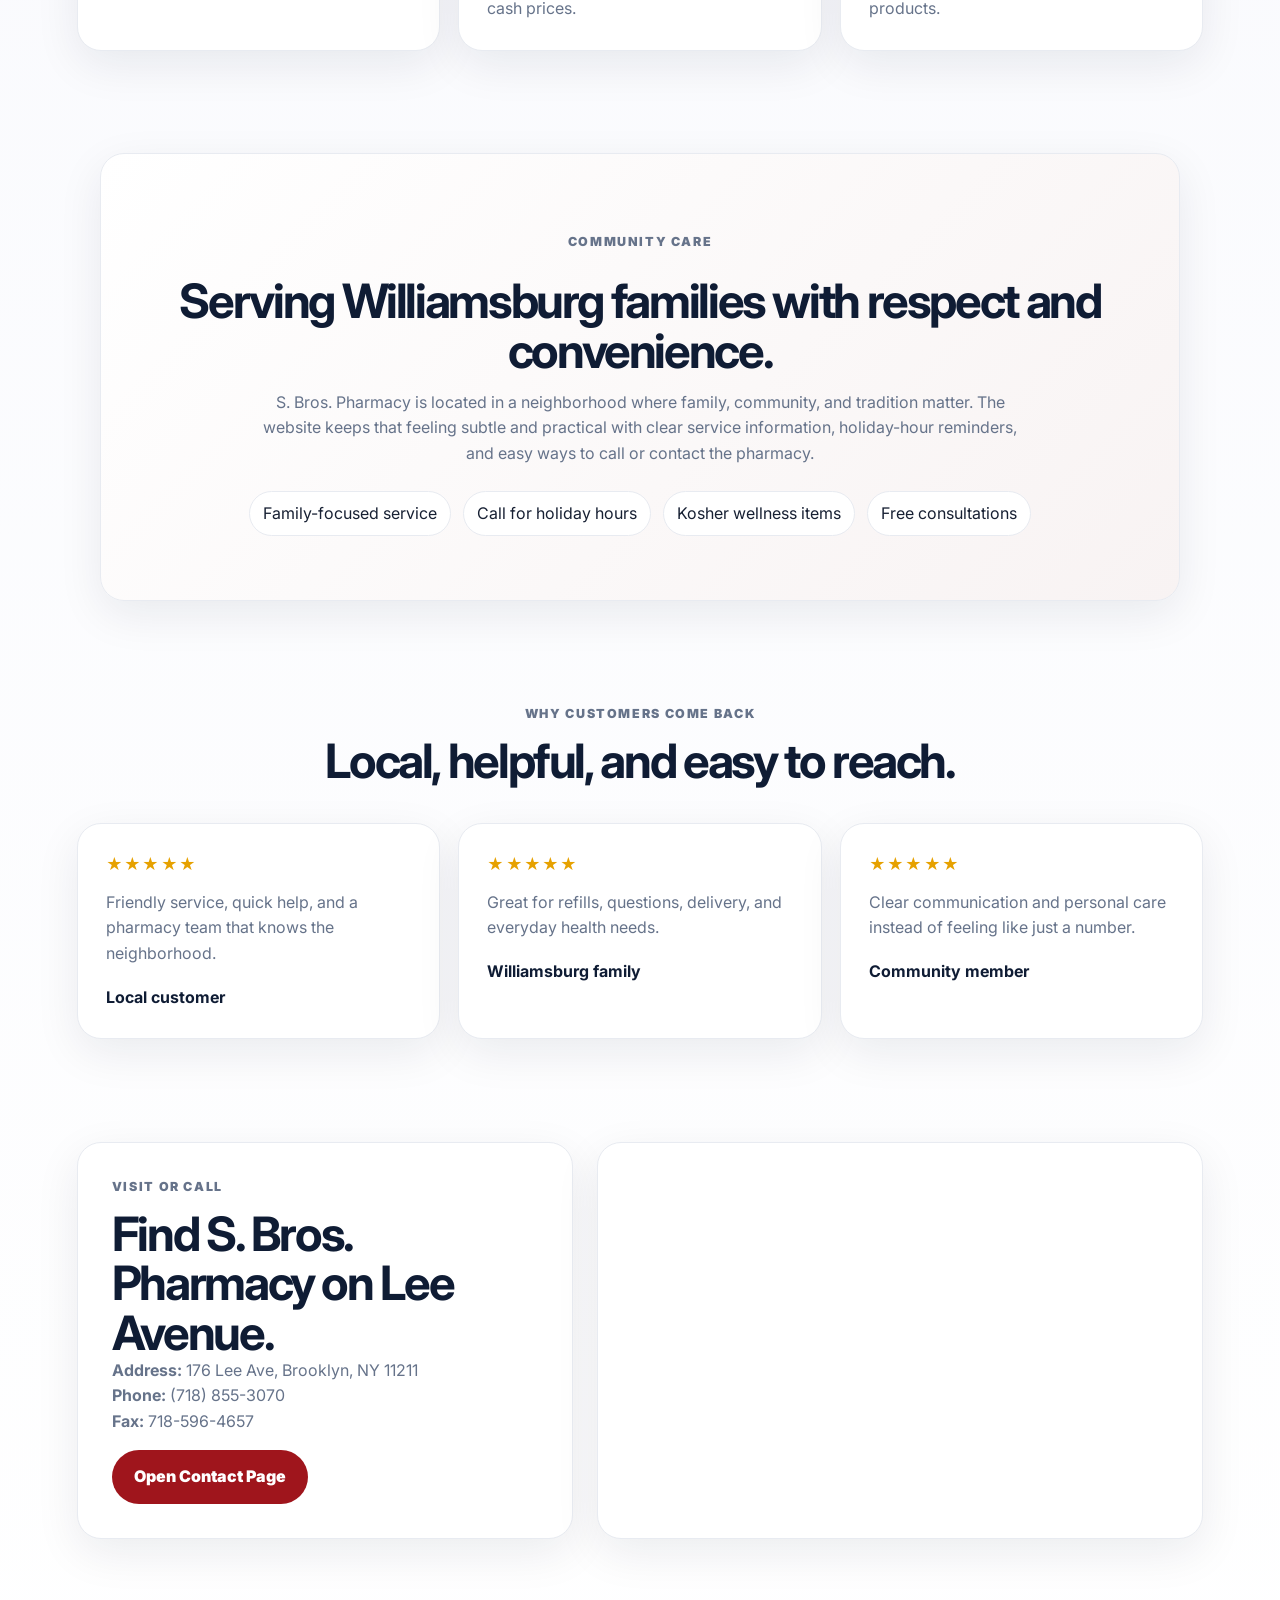
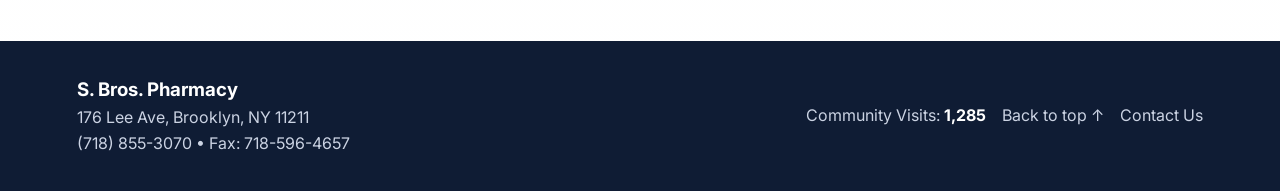
==== commit 4432aa9e: "Add files via upload" ====
--- a/index.html
+++ b/index.html
@@ -3,110 +3,88 @@
 <head>
   <meta charset="UTF-8" />
   <meta name="viewport" content="width=device-width, initial-scale=1.0" />
-  <title>S. Bros Pharmacy | Williamsburg, Brooklyn</title>
-  <meta name="description" content="S. Bros Pharmacy in Williamsburg, Brooklyn offers prescriptions, free delivery, compounding, multi-dose packaging, vaccinations, screenings, and friendly neighborhood pharmacy care." />
+  <title>S. Bros. Pharmacy | Williamsburg, Brooklyn</title>
+  <meta name="description" content="S. Bros. Pharmacy in Williamsburg, Brooklyn offers prescriptions, free delivery, compounding, multi-dose packaging, vaccinations, screenings, savings, and friendly neighborhood pharmacy care." />
   <link rel="preconnect" href="https://fonts.googleapis.com">
   <link rel="preconnect" href="https://fonts.gstatic.com" crossorigin>
-  <link href="https://fonts.googleapis.com/css2?family=Inter:wght@400;500;600;700;800&display=swap" rel="stylesheet">
+  <link href="https://fonts.googleapis.com/css2?family=Inter:wght@400;500;600;700;800;900&display=swap" rel="stylesheet">
   <link rel="stylesheet" href="style.css" />
 </head>
 <body>
   <div class="top-strip"></div>
 
   <header class="site-header" id="top">
-    <a class="brand" href="index.html" aria-label="S. Bros Pharmacy home">
-      <img src="assets/logo-banner.png" alt="S. Bros Pharmacy logo" />
+    <a class="brand" href="index.html" aria-label="S. Bros. Pharmacy home">
+      <img src="assets/logo-banner.png" alt="S. Bros. Pharmacy logo" />
     </a>
     <nav class="nav" aria-label="Main navigation">
       <a href="#services">Services</a>
       <a href="#delivery">Delivery</a>
       <a href="#savings">Savings</a>
+      <a href="#community">Community</a>
       <a href="contact.html" class="nav-cta">Contact Us</a>
     </nav>
   </header>
 
   <main>
     <section class="hero section-reveal">
+      <div class="hero-bg" aria-hidden="true"></div>
+      <div class="hero-overlay"></div>
       <div class="hero-content">
-        <p class="eyebrow">Williamsburg • Brooklyn • שלום וברכה</p>
-        <h1>Neighborhood pharmacy care that feels personal, fast, and reliable.</h1>
-        <p class="hero-text">S. Bros Pharmacy helps families manage prescriptions, refills, delivery, wellness products, screenings, and pharmacist questions with the warmth of a local store and the convenience people need every day.</p>
+        <p class="eyebrow light">Williamsburg • Brooklyn • Local pharmacy care</p>
+        <h1>S. Bros. Pharmacy</h1>
+        <p class="hero-subtitle">Your trusted neighborhood pharmacy on Lee Avenue.</p>
+        <p class="hero-text">Fast prescriptions, free local delivery, medication support, wellness products, screenings, savings programs, and respectful service for Williamsburg families.</p>
         <div class="hero-actions">
-          <a class="button primary" href="tel:17188553070">Call (718) 855-3070</a>
-          <a class="button secondary" href="contact.html">Contact Us</a>
-        </div>
-        <div class="trust-row">
-          <span>Free prescription delivery</span>
-          <span>Accepts debit cards</span>
-          <span>Located on Lee Ave</span>
-        </div>
-      </div>
-      <div class="hero-card">
-        <img src="assets/storefront.jpeg" alt="S. Bros Pharmacy storefront in Williamsburg" />
-        <div class="floating-card">
-          <strong>Open today</strong>
-          <span>Call for hours, refills, and availability.</span>
+          <a class="button primary" href="tel:17188553070">Call Now</a>
+          <a class="button white" href="contact.html">Contact Us</a>
+          <a class="button glass" href="#services">View Services</a>
         </div>
       </div>
     </section>
 
     <section class="quick-info section-reveal" aria-label="Quick pharmacy information">
-      <article>
-        <span class="icon">📍</span>
-        <div>
-          <h3>Visit Us</h3>
-          <p>176 Lee Ave, Brooklyn, NY 11211</p>
-        </div>
-      </article>
-      <article>
-        <span class="icon">☎️</span>
-        <div>
-          <h3>Call Today</h3>
-          <p><a href="tel:17188553070">(718) 855-3070</a></p>
-        </div>
-      </article>
-      <article>
-        <span class="icon">🚚</span>
-        <div>
-          <h3>Free Delivery</h3>
-          <p>Ask about prescription delivery in the local area.</p>
-        </div>
-      </article>
+      <article><span class="icon">📍</span><div><h3>176 Lee Ave</h3><p>Brooklyn, NY 11211</p></div></article>
+      <article><span class="icon">☎️</span><div><h3>Call Today</h3><p><a href="tel:17188553070">(718) 855-3070</a></p></div></article>
+      <article><span class="icon">🚚</span><div><h3>Free Delivery</h3><p>Ask about local prescription delivery.</p></div></article>
+      <article><span class="icon">💳</span><div><h3>Easy Payment</h3><p>Accepts debit cards.</p></div></article>
     </section>
 
     <section class="section split section-reveal" id="about">
       <div>
-        <p class="eyebrow">About S. Bros Pharmacy</p>
-        <h2>Built for a busy neighborhood that values trust.</h2>
+        <p class="eyebrow">About S. Bros. Pharmacy</p>
+        <h2>Personal pharmacy care for a busy, close-knit community.</h2>
       </div>
       <div class="text-block">
-        <p>S. Bros Pharmacy is a local Williamsburg pharmacy focused on making health care feel simpler. Whether you need a refill, medication questions answered, blood pressure support, wellness items, or help organizing prescriptions, the team is here to make the process easy.</p>
-        <p>Located in a close-knit community, the pharmacy aims to serve customers with patience, respect, and clear communication. For local families, seniors, and caregivers, S. Bros Pharmacy is designed to be more than a counter — it is a dependable place to get help.</p>
+        <p>S. Bros. Pharmacy is a local Williamsburg pharmacy focused on making health care simple, clear, and dependable. Whether you need a refill, a prescription transfer, a pharmacist consultation, or help organizing medications, the team is here to make the process easier.</p>
+        <p>Located in the heart of Williamsburg, S. Bros. Pharmacy serves families, seniors, caregivers, and local residents with patience, respect, and practical support. The goal is to give customers the convenience of a modern pharmacy while keeping the personal feeling of a neighborhood store.</p>
       </div>
     </section>
 
     <section class="section section-reveal" id="services">
       <div class="section-heading centered">
-        <p class="eyebrow">What we help with</p>
-        <h2>Services made for everyday pharmacy needs.</h2>
-        <p>Clean, convenient, and personal care for prescriptions, wellness, and daily health essentials.</p>
+        <p class="eyebrow">Services</p>
+        <h2>Everything you need, organized in one clean place.</h2>
+        <p>From daily prescriptions to wellness support, S. Bros. Pharmacy helps customers stay on track with friendly, reliable care.</p>
       </div>
 
       <div class="service-grid">
-        <article class="service-card"><span>💊</span><h3>Prescription Refills</h3><p>Quick refills, transfers, and medication support so you can stay on track without stress.</p></article>
-        <article class="service-card"><span>⚗️</span><h3>Compounding</h3><p>Customized medication solutions when a standard option is not the right fit.</p></article>
-        <article class="service-card"><span>🍓</span><h3>Medication Flavoring</h3><p>Helpful for children or anyone who struggles with the taste of certain medications.</p></article>
-        <article class="service-card"><span>📦</span><h3>Multi-Dose Packaging</h3><p>Organized medication packs that make daily routines easier for patients and caregivers.</p></article>
-        <article class="service-card"><span>🩺</span><h3>Health Screenings</h3><p>Blood pressure, blood sugar, and diabetes screening support for everyday wellness.</p></article>
+        <article class="service-card"><span>💊</span><h3>Prescriptions & Refills</h3><p>Quick refills, transfers, medication questions, and friendly pharmacist support.</p></article>
+        <article class="service-card"><span>🚚</span><h3>Free Prescription Delivery</h3><p>Convenient local delivery for busy families, seniors, caregivers, and homebound patients.</p></article>
+        <article class="service-card"><span>⚗️</span><h3>Compounding</h3><p>Customized medication solutions when a standard option may not be the right fit.</p></article>
+        <article class="service-card"><span>🍓</span><h3>Medication Flavoring</h3><p>Helpful options for children or anyone who has trouble with medication taste.</p></article>
+        <article class="service-card"><span>📦</span><h3>Multi-Dose Packaging</h3><p>Organized medication packs that make daily routines easier and less confusing.</p></article>
+        <article class="service-card"><span>🩺</span><h3>Health Screenings</h3><p>Blood pressure, blood sugar, diabetes screening support, and wellness guidance.</p></article>
         <article class="service-card"><span>💉</span><h3>Vaccinations</h3><p>Flu and COVID-19 vaccinations by appointment and availability. Call ahead to confirm.</p></article>
+        <article class="service-card"><span>🧴</span><h3>Wellness & Daily Care</h3><p>Vitamins, health supplies, select kosher nutritional items, and everyday essentials.</p></article>
       </div>
     </section>
 
     <section class="feature-band section-reveal" id="delivery">
       <div>
-        <p class="eyebrow light">Free prescription delivery</p>
+        <p class="eyebrow light">Free local delivery</p>
         <h2>Need your medication brought to you?</h2>
-        <p>Ask about local prescription delivery in Williamsburg and nearby areas. It is a convenient option for busy families, seniors, caregivers, and anyone who cannot easily make it to the store.</p>
+        <p>Ask about free prescription delivery in Williamsburg and nearby areas. It is a helpful option for busy schedules, family care, seniors, and anyone who cannot easily visit the store.</p>
       </div>
       <a class="button white" href="tel:17188553070">Call for Delivery</a>
     </section>
@@ -114,53 +92,64 @@
     <section class="section section-reveal" id="savings">
       <div class="section-heading centered">
         <p class="eyebrow">Savings & rewards</p>
-        <h2>Helpful ways to save at the pharmacy.</h2>
+        <h2>Helpful ways to save.</h2>
       </div>
       <div class="savings-grid">
-        <article><h3>Loyalty Rewards Card</h3><p>Earn points, receive rewards, and get member promotions when available.</p></article>
-        <article><h3>RxSpark Savings</h3><p>Ask about vouchers or prescription savings options that may lower cash prices.</p></article>
-        <article><h3>Everyday Low Pricing</h3><p>Competitive pricing on many daily health items, including select kosher nutritional products.</p></article>
+        <article><h3>Loyalty Rewards Card</h3><p>Earn points, receive rewards, and get special promotions when available.</p></article>
+        <article><h3>RxSpark Savings</h3><p>Ask about vouchers or prescription savings options that may help lower cash prices.</p></article>
+        <article><h3>Everyday Low Pricing</h3><p>Competitive pricing on many daily health items and select kosher nutritional products.</p></article>
       </div>
     </section>
 
-    <section class="section community section-reveal">
+    <section class="section community section-reveal" id="community">
       <div class="community-card">
-        <p class="eyebrow">Community-minded care</p>
-        <h2>Respectful service for Williamsburg families.</h2>
-        <p>Serving a neighborhood with strong family, community, and Jewish traditions, S. Bros Pharmacy keeps the experience simple, respectful, and practical. Call ahead for holiday hours, product availability, and pharmacist questions.</p>
+        <p class="eyebrow">Community care</p>
+        <h2>Serving Williamsburg families with respect and convenience.</h2>
+        <p>S. Bros. Pharmacy is located in a neighborhood where family, community, and tradition matter. The website keeps that feeling subtle and practical with clear service information, holiday-hour reminders, and easy ways to call or contact the pharmacy.</p>
         <div class="pill-row">
+          <span>Family-focused service</span>
+          <span>Call for holiday hours</span>
           <span>Kosher wellness items</span>
-          <span>Family-focused service</span>
-          <span>Holiday hour updates</span>
+          <span>Free consultations</span>
         </div>
       </div>
     </section>
 
-    <section class="section section-reveal stats-contact">
-      <div class="visitor-box">
-        <span class="icon">👥</span>
-        <div>
-          <h2>Visitor Count</h2>
-          <p>This website has been visited:</p>
-          <strong id="visitor-count">Loading...</strong>
-          <small>Live counter loads when the site is online.</small>
-        </div>
+    <section class="section reviews section-reveal">
+      <div class="section-heading centered">
+        <p class="eyebrow">Why customers come back</p>
+        <h2>Local, helpful, and easy to reach.</h2>
       </div>
-      <div class="mini-contact">
-        <h2>Have a question?</h2>
-        <p>Send your name, email, and what you need help with. The form opens an email draft so you can send it directly.</p>
-        <a class="button primary" href="contact.html">Go to Contact Page</a>
+      <div class="review-grid">
+        <article><div class="stars">★★★★★</div><p>Friendly service, quick help, and a pharmacy team that knows the neighborhood.</p><strong>Local customer</strong></article>
+        <article><div class="stars">★★★★★</div><p>Great for refills, questions, delivery, and everyday health needs.</p><strong>Williamsburg family</strong></article>
+        <article><div class="stars">★★★★★</div><p>Clear communication and personal care instead of feeling like just a number.</p><strong>Community member</strong></article>
+      </div>
+    </section>
+
+    <section class="section location section-reveal">
+      <div class="location-info">
+        <p class="eyebrow">Visit or call</p>
+        <h2>Find S. Bros. Pharmacy on Lee Avenue.</h2>
+        <p><strong>Address:</strong> 176 Lee Ave, Brooklyn, NY 11211</p>
+        <p><strong>Phone:</strong> <a href="tel:17188553070">(718) 855-3070</a></p>
+        <p><strong>Fax:</strong> 718-596-4657</p>
+        <a class="button primary" href="contact.html">Open Contact Page</a>
+      </div>
+      <div class="map-card">
+        <iframe title="Map to S. Bros. Pharmacy" src="https://www.google.com/maps?q=176%20Lee%20Ave%2C%20Brooklyn%2C%20NY%2011211&output=embed" loading="lazy" referrerpolicy="no-referrer-when-downgrade"></iframe>
       </div>
     </section>
   </main>
 
   <footer class="footer">
     <div>
-      <h3>S. Bros Pharmacy</h3>
+      <h3>S. Bros. Pharmacy</h3>
       <p>176 Lee Ave, Brooklyn, NY 11211</p>
       <p><a href="tel:17188553070">(718) 855-3070</a> • Fax: 718-596-4657</p>
     </div>
-    <div>
+    <div class="footer-right">
+      <p>Community Visits: <strong id="visitor-count">Loading...</strong></p>
       <a href="#top">Back to top ↑</a>
       <a href="contact.html">Contact Us</a>
     </div>
--- a/style.css
+++ b/style.css
@@ -1,19 +1,4 @@
 :root{
-  --red:#9f151c;
-  --deep-red:#6d0f13;
-  --blue:#164a9f;
-  --navy:#0f1c34;
-  --ink:#172033;
-  --muted:#687387;
-  --soft:#f7f8fb;
-  --card:#ffffff;
-  --border:#e8ebf1;
-  --shadow:0 22px 70px rgba(15,28,52,.12);
-  --radius:28px;
+  --red:#9f151c;--deep-red:#6d0f13;--blue:#164a9f;--navy:#0f1c34;--ink:#172033;--muted:#66738a;--soft:#f7f8fb;--card:#fff;--border:#e8ebf1;--shadow:0 22px 70px rgba(15,28,52,.13);--radius:28px;
 }
-*{box-sizing:border-box;margin:0;padding:0}
-html{scroll-behavior:smooth}
-body{font-family:Inter,system-ui,-apple-system,Segoe UI,sans-serif;color:var(--ink);background:linear-gradient(180deg,#fff 0%,#f8f9fd 45%,#fff 100%);line-height:1.6}
-a{color:inherit;text-decoration:none}img{max-width:100%;display:block}.top-strip{height:18px;background:linear-gradient(90deg,var(--deep-red),var(--red),var(--deep-red))}.site-header{position:sticky;top:0;z-index:10;display:flex;align-items:center;justify-content:space-between;gap:24px;padding:16px clamp(18px,5vw,72px);background:rgba(255,255,255,.9);backdrop-filter:blur(16px);border-bottom:1px solid var(--border)}.site-header.compact{position:relative}.brand img{height:82px;width:auto;object-fit:contain}.nav{display:flex;align-items:center;gap:10px;flex-wrap:wrap;justify-content:flex-end}.nav a{padding:10px 14px;border-radius:999px;font-weight:700;color:#33415c;transition:.25s ease}.nav a:hover{background:#f0f3fa;transform:translateY(-2px)}.nav-cta{background:var(--red)!important;color:#fff!important;box-shadow:0 10px 28px rgba(159,21,28,.24)}.section{padding:clamp(64px,8vw,110px) clamp(18px,6vw,84px)}.section-reveal{opacity:0;transform:translateY(28px);transition:opacity .8s ease,transform .8s ease}.section-reveal.visible{opacity:1;transform:translateY(0)}.eyebrow{text-transform:uppercase;letter-spacing:.13em;font-size:.78rem;font-weight:800;color:var(--red);margin-bottom:12px}.eyebrow.light{color:#ffd9dc}.hero{display:grid;grid-template-columns:minmax(0,1.05fr) minmax(320px,.95fr);gap:clamp(30px,5vw,72px);align-items:center;padding:clamp(54px,7vw,90px) clamp(18px,6vw,84px)}.hero h1,.contact-hero h1{font-size:clamp(2.5rem,6vw,5.7rem);line-height:.98;letter-spacing:-.07em;color:var(--navy);max-width:900px}.hero-text{font-size:clamp(1.02rem,1.5vw,1.25rem);color:var(--muted);max-width:720px;margin:24px 0}.hero-actions,.pill-row,.trust-row{display:flex;gap:12px;flex-wrap:wrap;align-items:center}.button{display:inline-flex;align-items:center;justify-content:center;border:0;border-radius:999px;padding:14px 22px;font-weight:800;cursor:pointer;transition:.25s ease;font-size:1rem}.button:hover{transform:translateY(-3px);box-shadow:var(--shadow)}.primary{background:var(--red);color:#fff}.secondary{background:#eef2fb;color:var(--blue)}.white{background:#fff;color:var(--red)}.trust-row{margin-top:28px;color:#46546c;font-size:.95rem}.trust-row span,.pill-row span{padding:9px 13px;border:1px solid var(--border);border-radius:999px;background:#fff}.hero-card{position:relative;border-radius:var(--radius);overflow:hidden;box-shadow:var(--shadow);min-height:480px;background:#111}.hero-card img{width:100%;height:100%;min-height:480px;object-fit:cover;filter:saturate(1.05) contrast(1.03)}.floating-card{position:absolute;left:22px;bottom:22px;background:rgba(255,255,255,.92);backdrop-filter:blur(12px);border-radius:22px;padding:18px 20px;box-shadow:0 12px 40px rgba(0,0,0,.18);display:grid}.floating-card span{color:var(--muted);font-size:.92rem}.quick-info{display:grid;grid-template-columns:repeat(3,1fr);gap:18px;padding:0 clamp(18px,6vw,84px) 46px}.quick-info article,.service-card,.savings-grid article,.visitor-box,.mini-contact,.contact-form,.contact-card,.community-card{background:var(--card);border:1px solid var(--border);box-shadow:0 14px 45px rgba(15,28,52,.07);border-radius:24px}.quick-info article{display:flex;gap:16px;align-items:flex-start;padding:22px}.icon{font-size:1.7rem}.quick-info h3{color:var(--navy);margin-bottom:4px}.quick-info p{color:var(--muted)}.split{display:grid;grid-template-columns:.85fr 1.15fr;gap:clamp(24px,6vw,80px);align-items:start}.split h2,.section-heading h2,.feature-band h2,.community h2,.stats-contact h2{font-size:clamp(2rem,3.5vw,3.8rem);line-height:1.05;letter-spacing:-.05em;color:var(--navy)}.text-block p{font-size:1.08rem;color:var(--muted);margin-bottom:18px}.centered{text-align:center;max-width:780px;margin:0 auto 38px}.centered p{color:var(--muted)}.service-grid{display:grid;grid-template-columns:repeat(3,1fr);gap:18px}.service-card{padding:28px;transition:.28s ease;min-height:220px}.service-card:hover{transform:translateY(-8px);box-shadow:var(--shadow);border-color:#f0c9cc}.service-card span{font-size:2.15rem}.service-card h3{font-size:1.25rem;color:var(--navy);margin:18px 0 8px}.service-card p,.savings-grid p,.mini-contact p,.community-card p,.contact-hero p,.form-note{color:var(--muted)}.feature-band{margin:20px clamp(18px,6vw,84px);border-radius:36px;padding:clamp(36px,5vw,70px);background:linear-gradient(135deg,var(--deep-red),var(--red));color:#fff;display:flex;justify-content:space-between;gap:28px;align-items:center;box-shadow:0 24px 70px rgba(159,21,28,.22)}.feature-band h2{color:#fff;max-width:760px}.feature-band p{max-width:780px;color:#ffe9ea;margin-top:14px}.savings-grid{display:grid;grid-template-columns:repeat(3,1fr);gap:18px}.savings-grid article{padding:28px}.savings-grid h3{color:var(--blue);font-size:1.25rem;margin-bottom:8px}.community{padding-top:0}.community-card{padding:clamp(34px,5vw,68px);background:linear-gradient(135deg,#fff,#f8f3f3);text-align:center;max-width:1050px;margin:auto}.community-card p{max-width:780px;margin:14px auto 24px}.pill-row{justify-content:center}.stats-contact{display:grid;grid-template-columns:.9fr 1.1fr;gap:20px;padding-top:0}.visitor-box,.mini-contact{padding:30px}.visitor-box{display:flex;gap:18px}.visitor-box strong{display:block;font-size:2.5rem;color:var(--red);line-height:1;margin:10px 0}.visitor-box small{color:#8a94a8}.mini-contact .button{margin-top:18px}.footer{display:flex;justify-content:space-between;gap:24px;padding:34px clamp(18px,6vw,84px);background:var(--navy);color:#fff}.footer p,.footer a{color:#cbd3e3}.footer div:last-child{display:flex;gap:16px;align-items:center;flex-wrap:wrap}.contact-hero{text-align:center;padding:70px clamp(18px,6vw,84px) 30px}.contact-hero h1{margin:auto}.contact-hero p{max-width:740px;margin:20px auto 0}.contact-layout{display:grid;grid-template-columns:minmax(0,1.2fr) .8fr;gap:24px;padding:30px clamp(18px,6vw,84px) 100px}.contact-form,.contact-card{padding:30px}.contact-form{display:grid;gap:12px}.contact-form label{font-weight:800;color:var(--navy)}.contact-form input,.contact-form textarea,.contact-form select{width:100%;border:1px solid var(--border);border-radius:16px;padding:14px 16px;font:inherit;outline:none;transition:.2s ease;background:#fff}.contact-form input:focus,.contact-form textarea:focus,.contact-form select:focus{border-color:var(--red);box-shadow:0 0 0 4px rgba(159,21,28,.09)}.contact-card h2{color:var(--navy);font-size:2rem;margin-bottom:18px}.contact-card p{margin-bottom:18px;color:var(--muted)}.contact-card a{color:var(--blue);font-weight:800}
-@media(max-width:900px){.site-header{position:relative;align-items:flex-start;flex-direction:column}.brand img{height:auto;max-height:92px}.nav{justify-content:flex-start}.hero,.split,.stats-contact,.contact-layout{grid-template-columns:1fr}.quick-info,.service-grid,.savings-grid{grid-template-columns:1fr}.feature-band{flex-direction:column;align-items:flex-start}.hero-card,.hero-card img{min-height:360px}.footer{flex-direction:column}}
-@media(max-width:560px){.nav a{font-size:.92rem;padding:8px 10px}.hero h1,.contact-hero h1{font-size:2.6rem}.section{padding:54px 18px}.quick-info{padding-left:18px;padding-right:18px}.feature-band{margin-left:18px;margin-right:18px}.footer{padding:30px 18px}}
+*{box-sizing:border-box;margin:0;padding:0}html{scroll-behavior:smooth}body{font-family:Inter,system-ui,-apple-system,Segoe UI,sans-serif;color:var(--ink);background:linear-gradient(180deg,#fff 0%,#f8f9fd 50%,#fff 100%);line-height:1.6}a{color:inherit;text-decoration:none}img{max-width:100%;display:block}.top-strip{height:18px;background:linear-gradient(90deg,var(--deep-red),var(--red),var(--deep-red))}.site-header{position:sticky;top:0;z-index:20;display:flex;align-items:center;justify-content:space-between;gap:24px;padding:14px clamp(18px,5vw,72px);background:rgba(255,255,255,.9);backdrop-filter:blur(16px);border-bottom:1px solid var(--border)}.site-header.compact{position:relative}.brand img{height:82px;width:auto;object-fit:contain}.nav{display:flex;align-items:center;gap:10px;flex-wrap:wrap;justify-content:flex-end}.nav a{padding:10px 14px;border-radius:999px;font-weight:800;color:#33415c;transition:.25s ease}.nav a:hover{background:#f0f3fa;transform:translateY(-2px)}.nav-cta{background:var(--red)!important;color:#fff!important;box-shadow:0 10px 28px rgba(159,21,28,.24)}.section{padding:clamp(64px,8vw,110px) clamp(18px,6vw,84px)}.section-reveal{opacity:0;transform:translateY(28px);transition:opacity .8s ease,transform .8s ease}.section-reveal.visible{opacity:1;transform:translateY(0)}.eyebrow{text-transform:uppercase;letter-spacing:.13em;font-size:.78rem;font-weight:900;color:var(--red);margin-bottom:12px}.eyebrow.light{color:#ffd9dc}.hero{position:relative;min-height:720px;display:flex;align-items:center;overflow:hidden;padding:clamp(64px,8vw,110px) clamp(18px,6vw,84px)}.hero-bg{position:absolute;inset:0;background:url('assets/storefront.jpeg') center/cover no-repeat;transform:scale(1.04);animation:slowZoom 12s ease-in-out infinite alternate}.hero-overlay{position:absolute;inset:0;background:linear-gradient(90deg,rgba(12,18,32,.88),rgba(12,18,32,.64),rgba(12,18,32,.22))}.hero-content{position:relative;z-index:1;max-width:880px;color:#fff}.hero h1{font-size:clamp(3.2rem,8vw,7.7rem);line-height:.88;letter-spacing:-.08em;color:#fff}.hero-subtitle{font-size:clamp(1.3rem,2.2vw,2rem);font-weight:800;margin-top:18px}.hero-text{font-size:clamp(1.02rem,1.5vw,1.25rem);color:#ecf1ff;max-width:720px;margin:20px 0}.hero-actions,.pill-row{display:flex;gap:12px;flex-wrap:wrap;align-items:center}.button{display:inline-flex;align-items:center;justify-content:center;border:0;border-radius:999px;padding:14px 22px;font-weight:900;cursor:pointer;transition:.25s ease;font-size:1rem}.button:hover{transform:translateY(-3px);box-shadow:var(--shadow)}.primary{background:var(--red);color:#fff}.secondary{background:#eef2fb;color:var(--blue)}.white{background:#fff;color:var(--red)}.glass{background:rgba(255,255,255,.15);color:#fff;border:1px solid rgba(255,255,255,.25);backdrop-filter:blur(12px)}.quick-info{display:grid;grid-template-columns:repeat(4,1fr);gap:18px;padding:28px clamp(18px,6vw,84px) 46px;margin-top:-80px;position:relative;z-index:2}.quick-info article,.service-card,.savings-grid article,.community-card,.review-grid article,.location-info,.map-card,.contact-form,.contact-card{background:var(--card);border:1px solid var(--border);box-shadow:0 14px 45px rgba(15,28,52,.08);border-radius:24px}.quick-info article{display:flex;gap:16px;align-items:flex-start;padding:22px}.icon{font-size:1.7rem}.quick-info h3{color:var(--navy);margin-bottom:4px}.quick-info p{color:var(--muted)}.split{display:grid;grid-template-columns:.85fr 1.15fr;gap:clamp(24px,6vw,80px);align-items:start}.split h2,.section-heading h2,.feature-band h2,.community h2,.location h2,.contact-hero h1{font-size:clamp(2rem,3.7vw,4rem);line-height:1.05;letter-spacing:-.05em;color:var(--navy)}.text-block p{font-size:1.08rem;color:var(--muted);margin-bottom:18px}.centered{text-align:center;max-width:800px;margin:0 auto 38px}.centered p{color:var(--muted)}.service-grid{display:grid;grid-template-columns:repeat(4,1fr);gap:18px}.service-card{padding:28px;transition:.28s ease;min-height:220px}.service-card:hover{transform:translateY(-8px);box-shadow:var(--shadow);border-color:#f0c9cc}.service-card span{font-size:2.15rem}.service-card h3{font-size:1.18rem;color:var(--navy);margin:18px 0 8px}.service-card p,.savings-grid p,.community-card p,.review-grid p,.location p,.contact-hero p,.form-note{color:var(--muted)}.feature-band{margin:20px clamp(18px,6vw,84px);border-radius:36px;padding:clamp(36px,5vw,70px);background:linear-gradient(135deg,var(--deep-red),var(--red));color:#fff;display:flex;justify-content:space-between;gap:28px;align-items:center;box-shadow:0 24px 70px rgba(159,21,28,.22)}.feature-band h2{color:#fff;max-width:760px}.feature-band p{max-width:780px;color:#ffe9ea;margin-top:14px}.savings-grid,.review-grid{display:grid;grid-template-columns:repeat(3,1fr);gap:18px}.savings-grid article,.review-grid article{padding:28px}.savings-grid h3{color:var(--blue);font-size:1.25rem;margin-bottom:8px}.community{padding-top:0}.community-card{padding:clamp(34px,5vw,68px);background:linear-gradient(135deg,#fff,#f8f3f3);text-align:center;max-width:1080px;margin:auto}.community-card p{max-width:780px;margin:14px auto 24px}.pill-row{justify-content:center}.pill-row span{padding:9px 13px;border:1px solid var(--border);border-radius:999px;background:#fff}.reviews{padding-top:0}.stars{color:#e6a100;font-weight:900;letter-spacing:.08em;margin-bottom:12px}.review-grid strong{display:block;margin-top:18px;color:var(--navy)}.location{display:grid;grid-template-columns:.9fr 1.1fr;gap:24px;padding-top:0}.location-info{padding:34px}.location-info .button{margin-top:16px}.map-card{overflow:hidden;min-height:380px}.map-card iframe,.mini-map iframe{width:100%;height:100%;border:0;display:block}.footer{display:flex;justify-content:space-between;gap:24px;padding:34px clamp(18px,6vw,84px);background:var(--navy);color:#fff}.footer p,.footer a{color:#cbd3e3}.footer-right{display:flex;gap:16px;align-items:center;flex-wrap:wrap;justify-content:flex-end}.footer-right strong{color:#fff}.contact-hero{text-align:center;padding:70px clamp(18px,6vw,84px) 30px}.contact-hero h1{margin:auto}.contact-hero p{max-width:740px;margin:20px auto 0}.contact-layout{display:grid;grid-template-columns:minmax(0,1.2fr) .8fr;gap:24px;padding:30px clamp(18px,6vw,84px) 100px}.contact-form,.contact-card{padding:30px}.contact-form{display:grid;gap:12px}.contact-form label{font-weight:900;color:var(--navy)}.contact-form input,.contact-form textarea,.contact-form select{width:100%;border:1px solid var(--border);border-radius:16px;padding:14px 16px;font:inherit;outline:none;transition:.2s ease;background:#fff}.contact-form input:focus,.contact-form textarea:focus,.contact-form select:focus{border-color:var(--red);box-shadow:0 0 0 4px rgba(159,21,28,.09)}.contact-card h2{color:var(--navy);font-size:2rem;margin-bottom:18px}.contact-card p{margin-bottom:18px;color:var(--muted)}.contact-card a{color:var(--blue);font-weight:900}.mini-map{height:260px;border-radius:20px;overflow:hidden;border:1px solid var(--border)}@keyframes slowZoom{from{transform:scale(1.04)}to{transform:scale(1.1)}}@media(max-width:1100px){.quick-info,.service-grid{grid-template-columns:repeat(2,1fr)}}@media(max-width:900px){.site-header{position:relative;align-items:flex-start;flex-direction:column}.brand img{height:auto;max-height:92px}.nav{justify-content:flex-start}.split,.location,.contact-layout{grid-template-columns:1fr}.savings-grid,.review-grid{grid-template-columns:1fr}.feature-band{flex-direction:column;align-items:flex-start}.footer{flex-direction:column}.footer-right{justify-content:flex-start}.hero{min-height:650px}.quick-info{margin-top:0}}@media(max-width:560px){.nav a{font-size:.92rem;padding:8px 10px}.hero h1,.contact-hero h1{font-size:3rem}.section{padding:54px 18px}.quick-info,.service-grid{grid-template-columns:1fr;padding-left:18px;padding-right:18px}.feature-band{margin-left:18px;margin-right:18px}.footer{padding:30px 18px}}
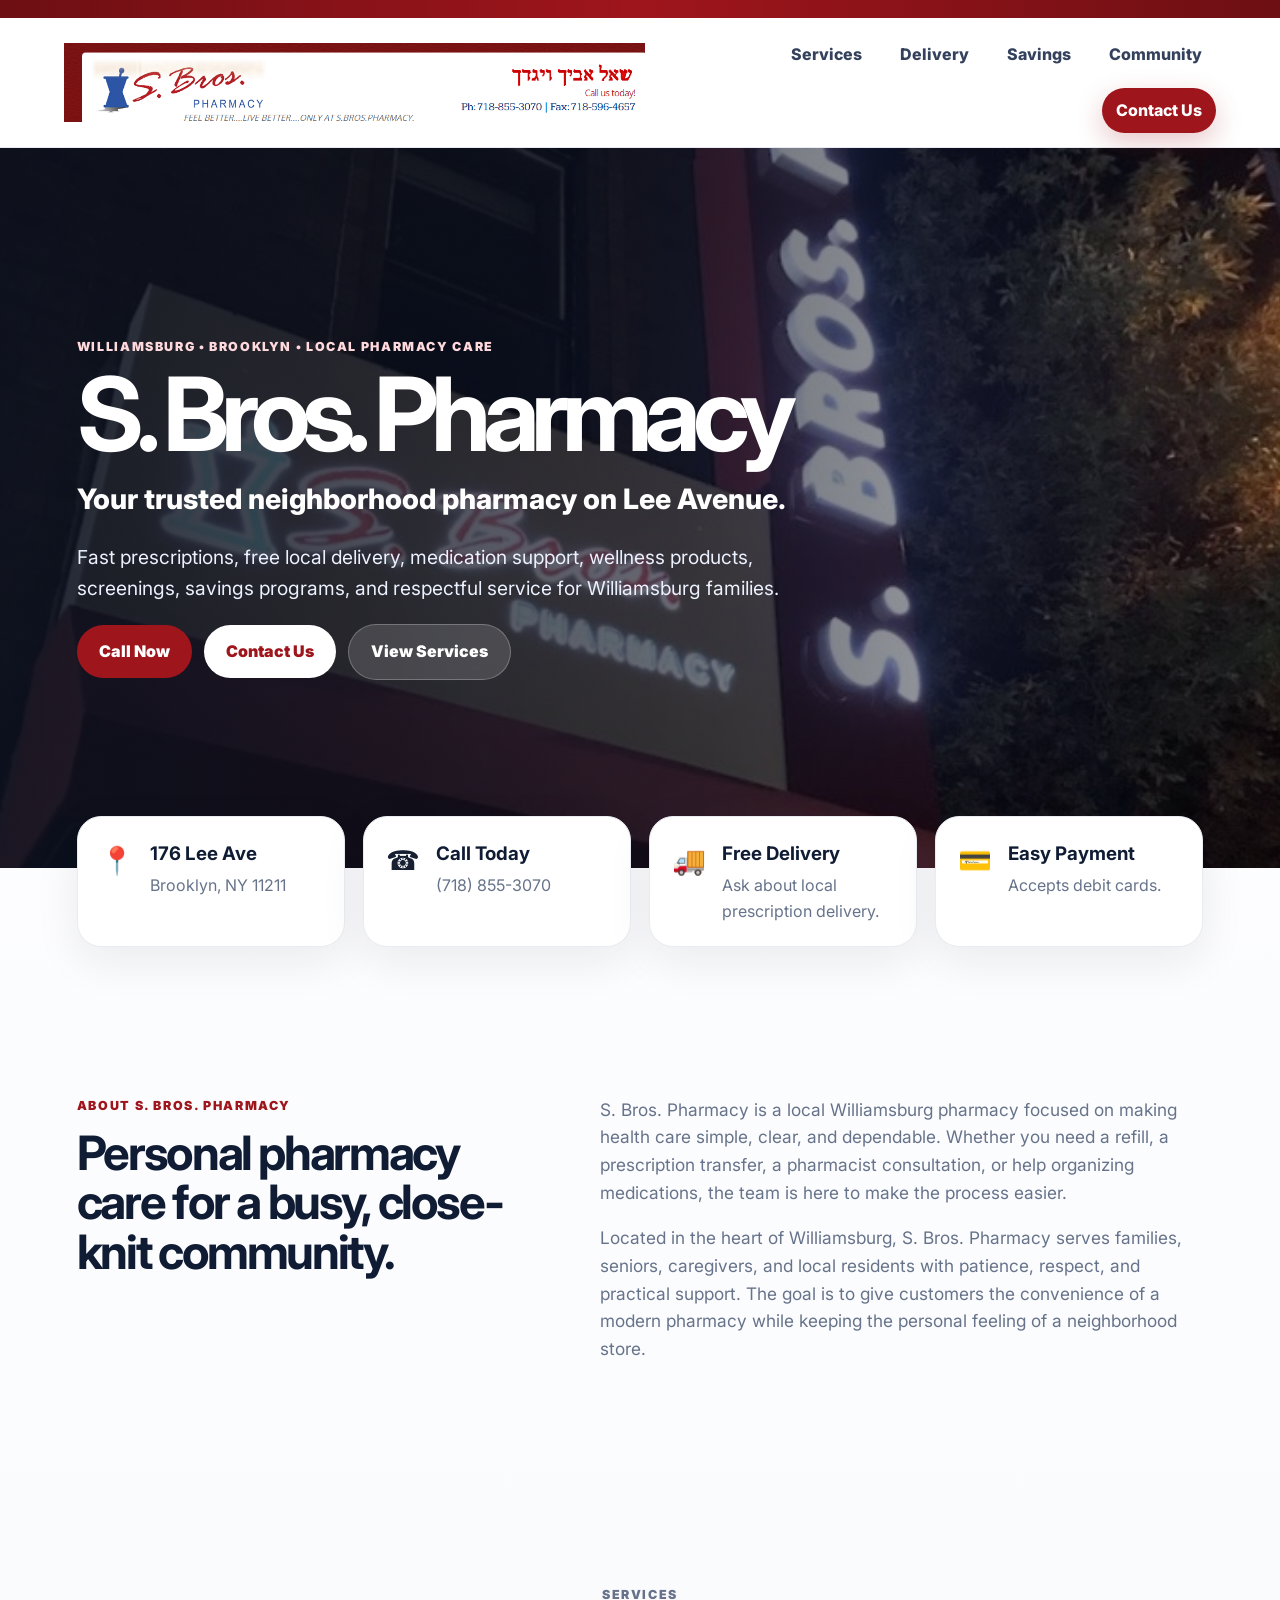
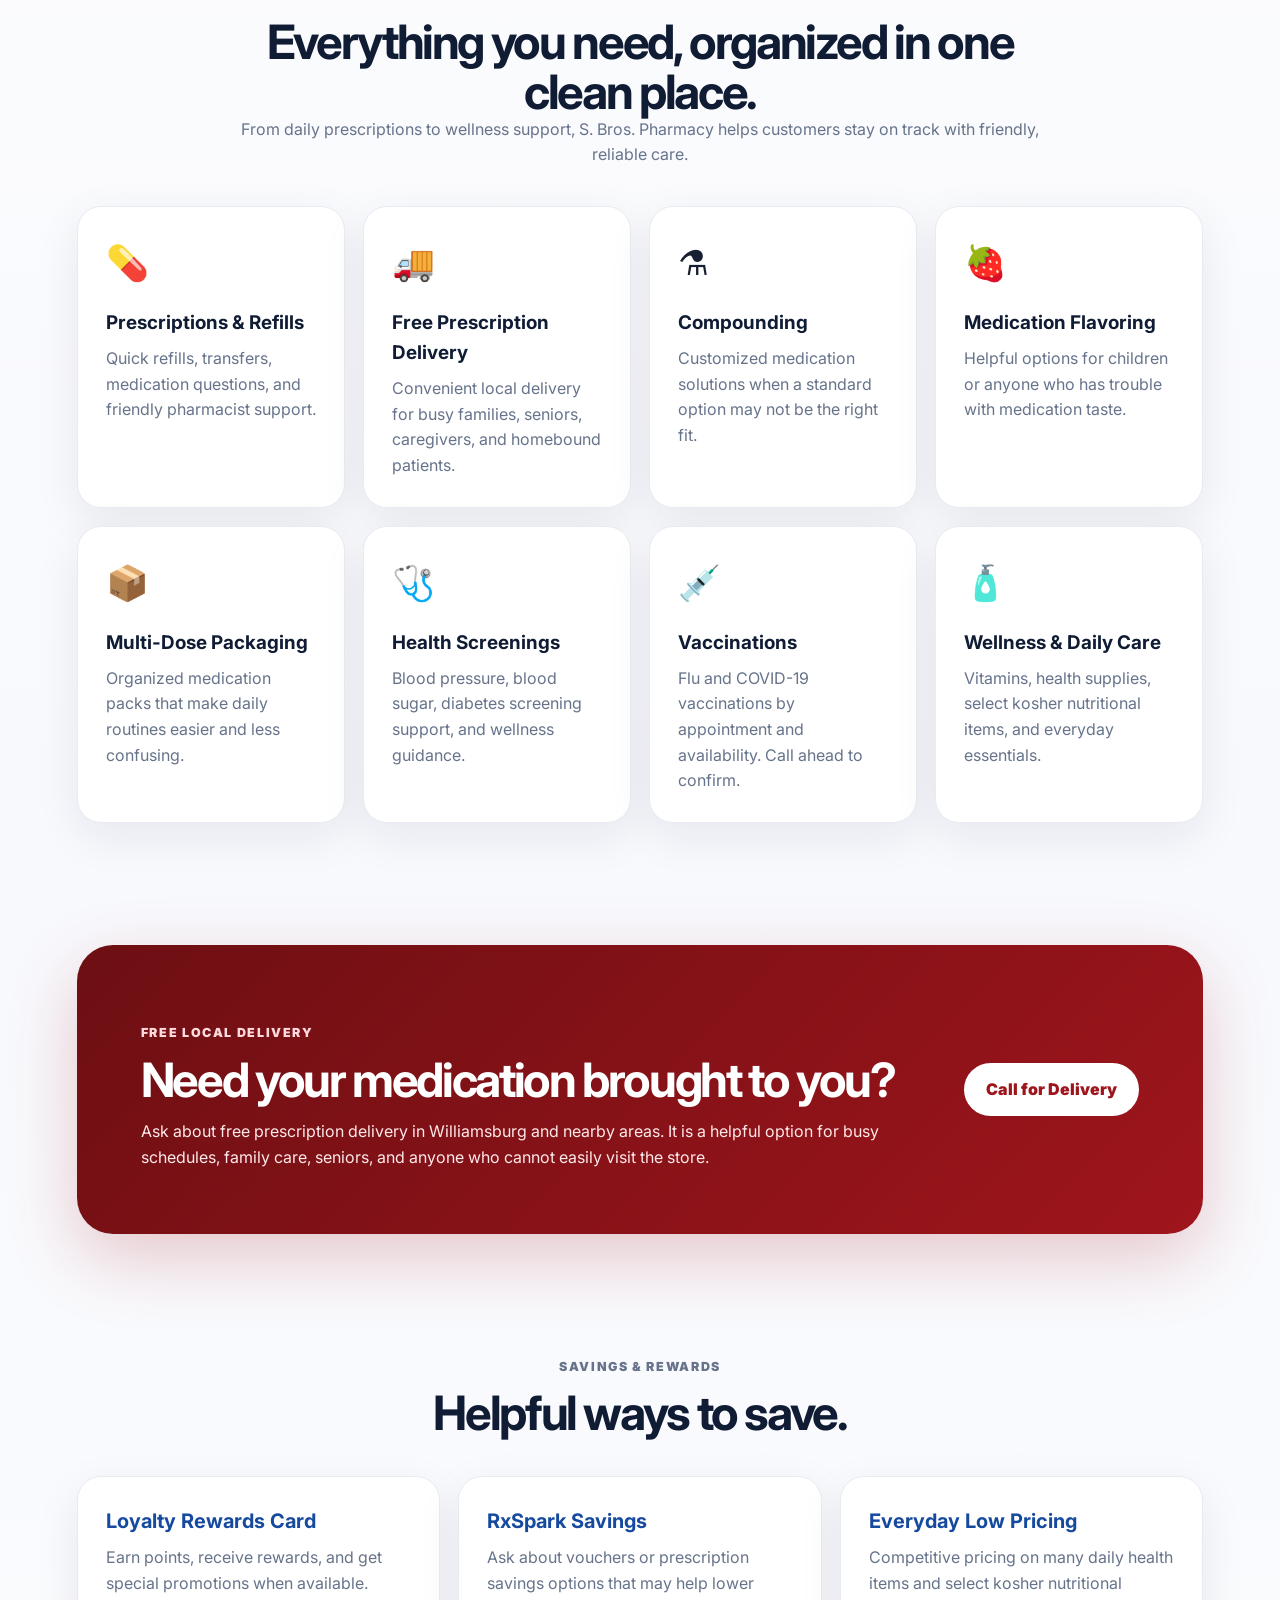
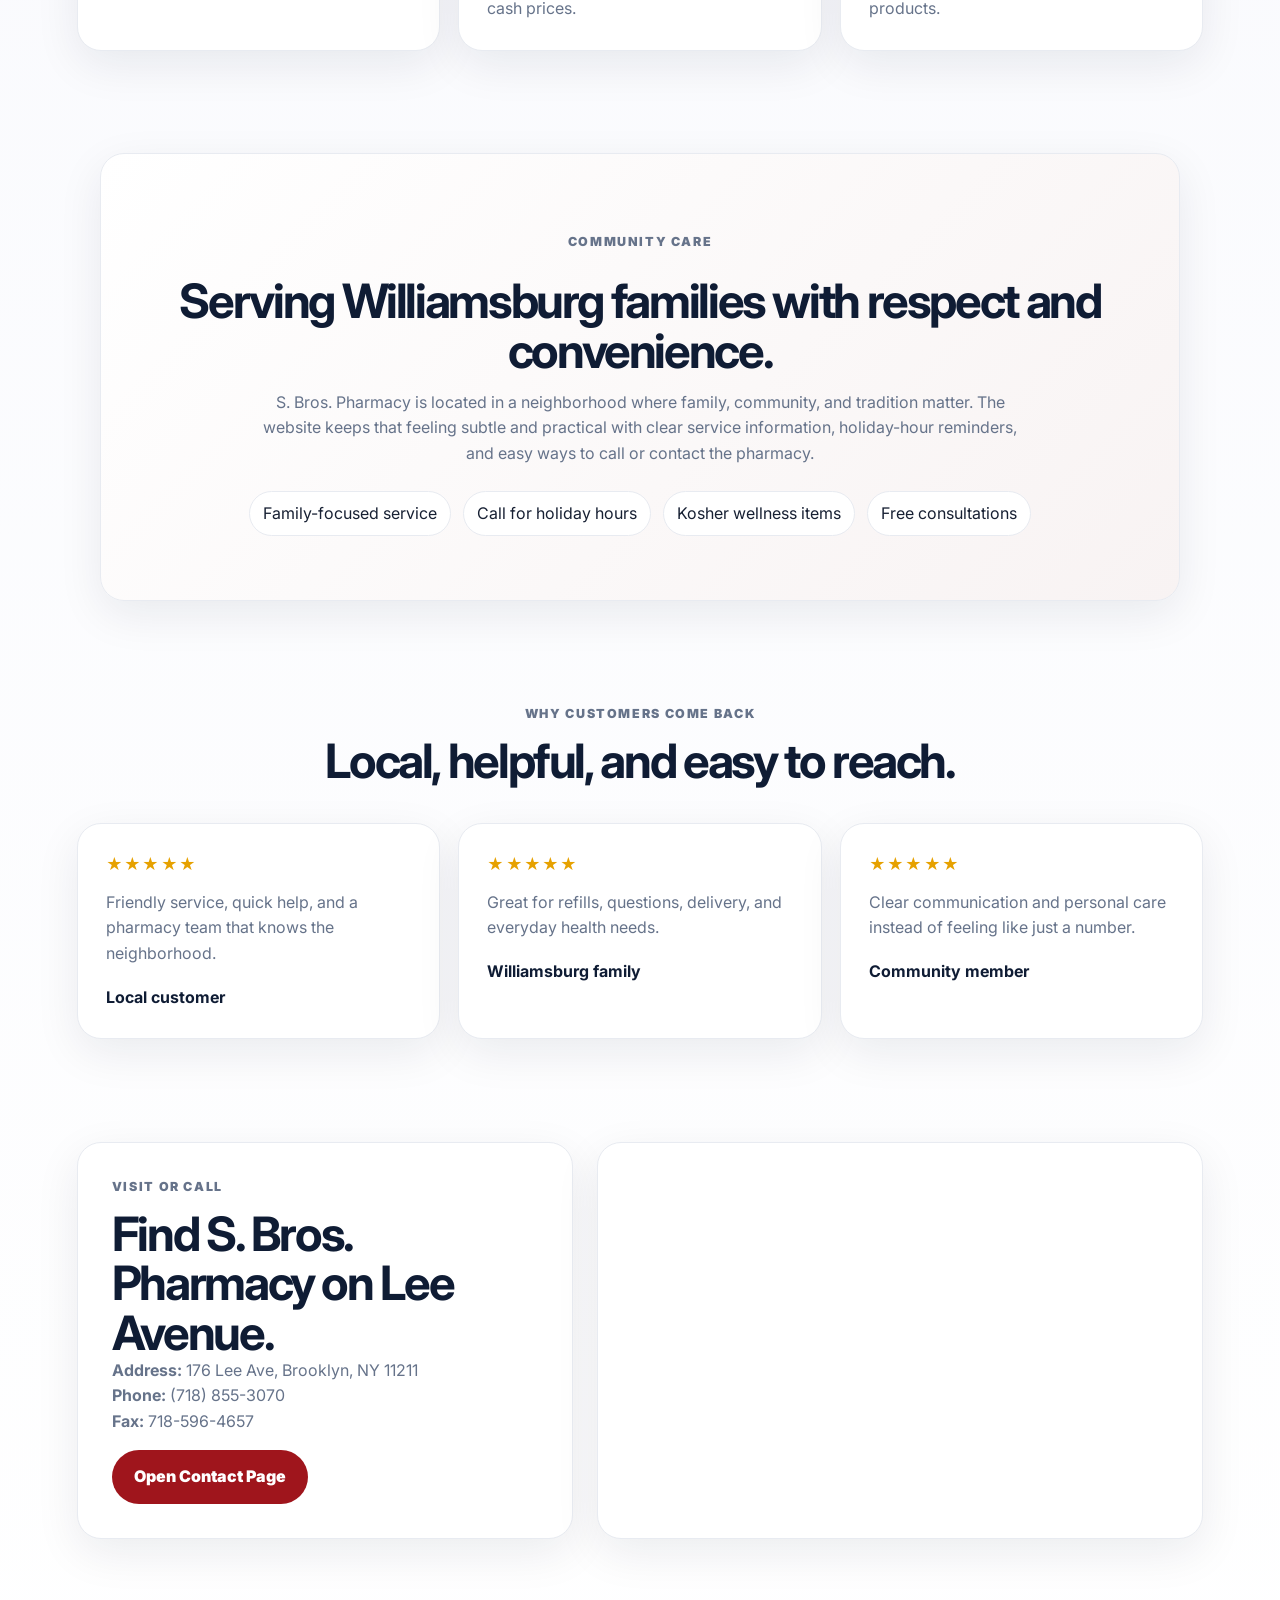
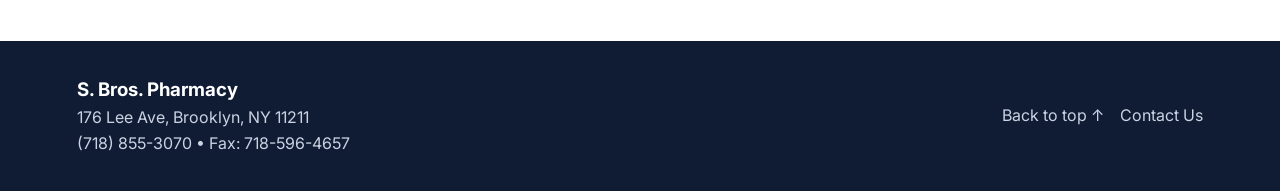
==== commit c5ad798e: "Update index.html" ====
--- a/index.html
+++ b/index.html
@@ -149,7 +149,6 @@
       <p><a href="tel:17188553070">(718) 855-3070</a> • Fax: 718-596-4657</p>
     </div>
     <div class="footer-right">
-      <p>Community Visits: <strong id="visitor-count">Loading...</strong></p>
       <a href="#top">Back to top ↑</a>
       <a href="contact.html">Contact Us</a>
     </div>
